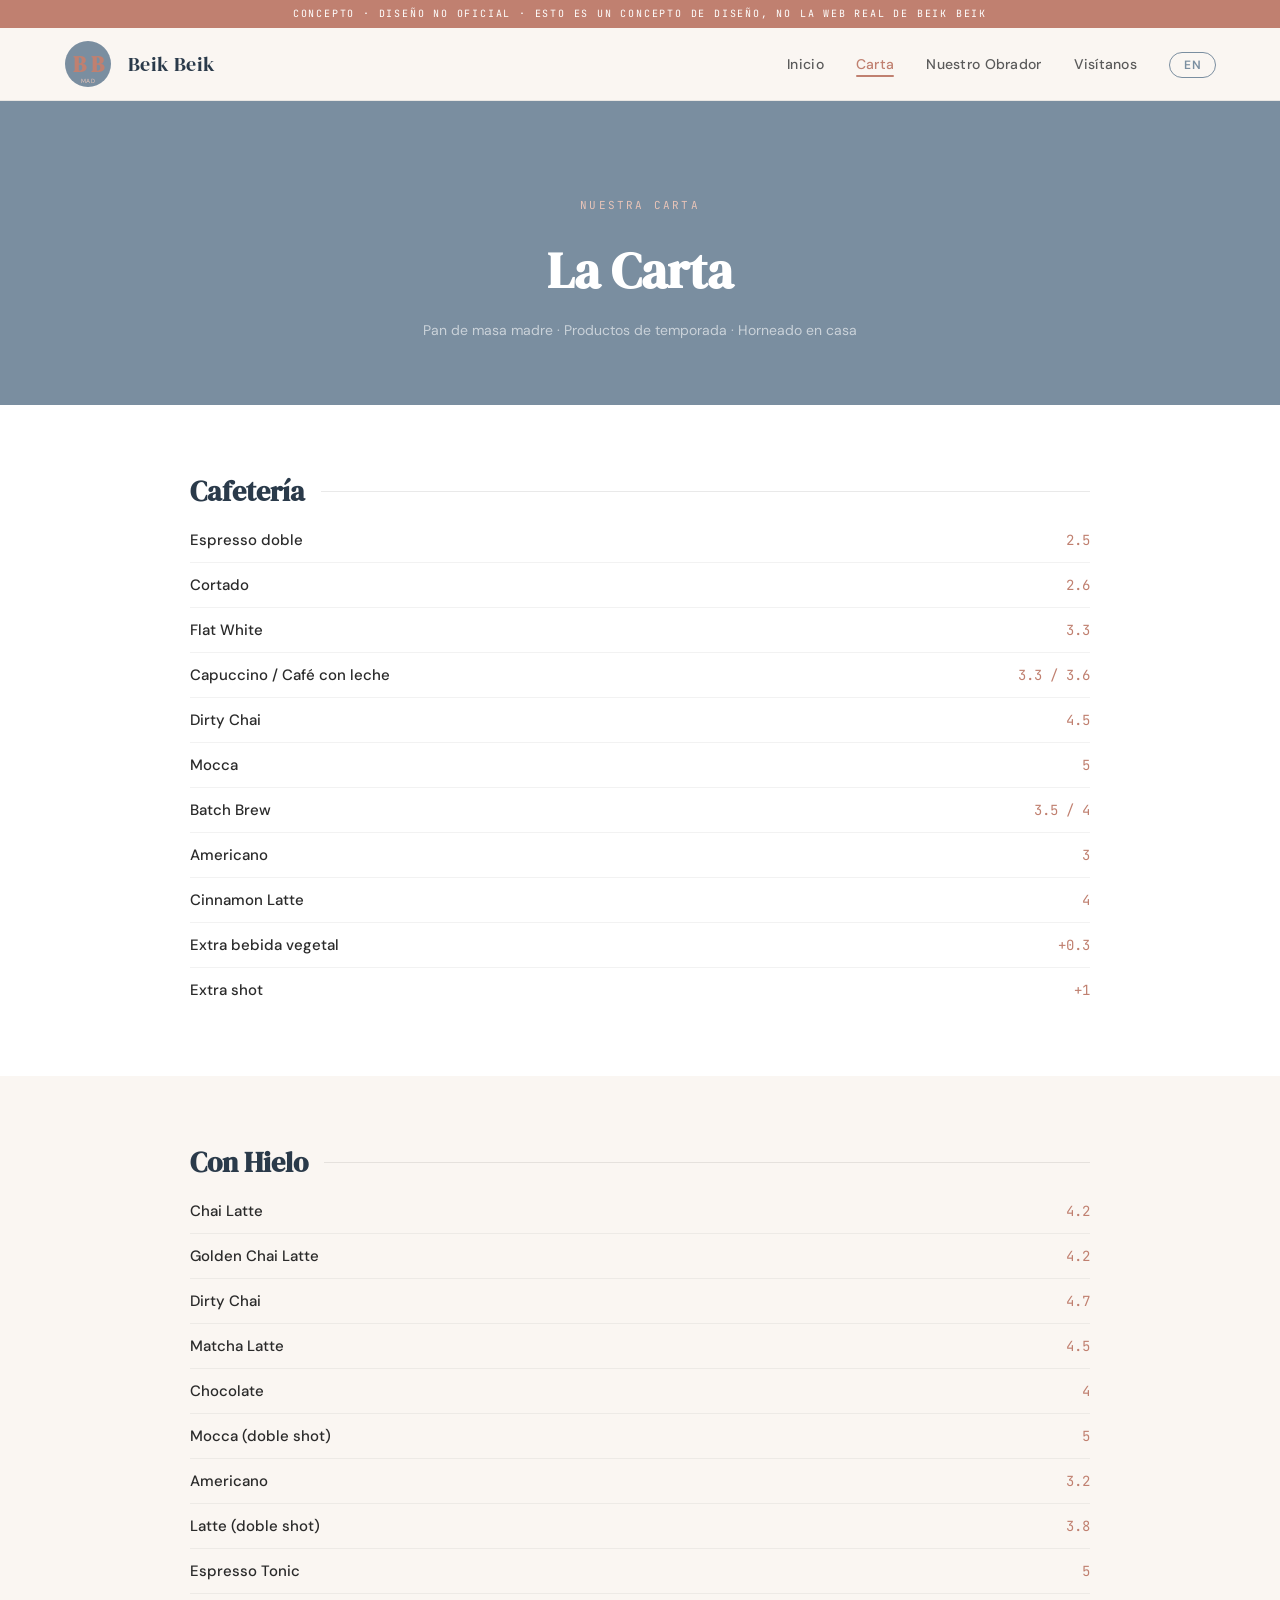
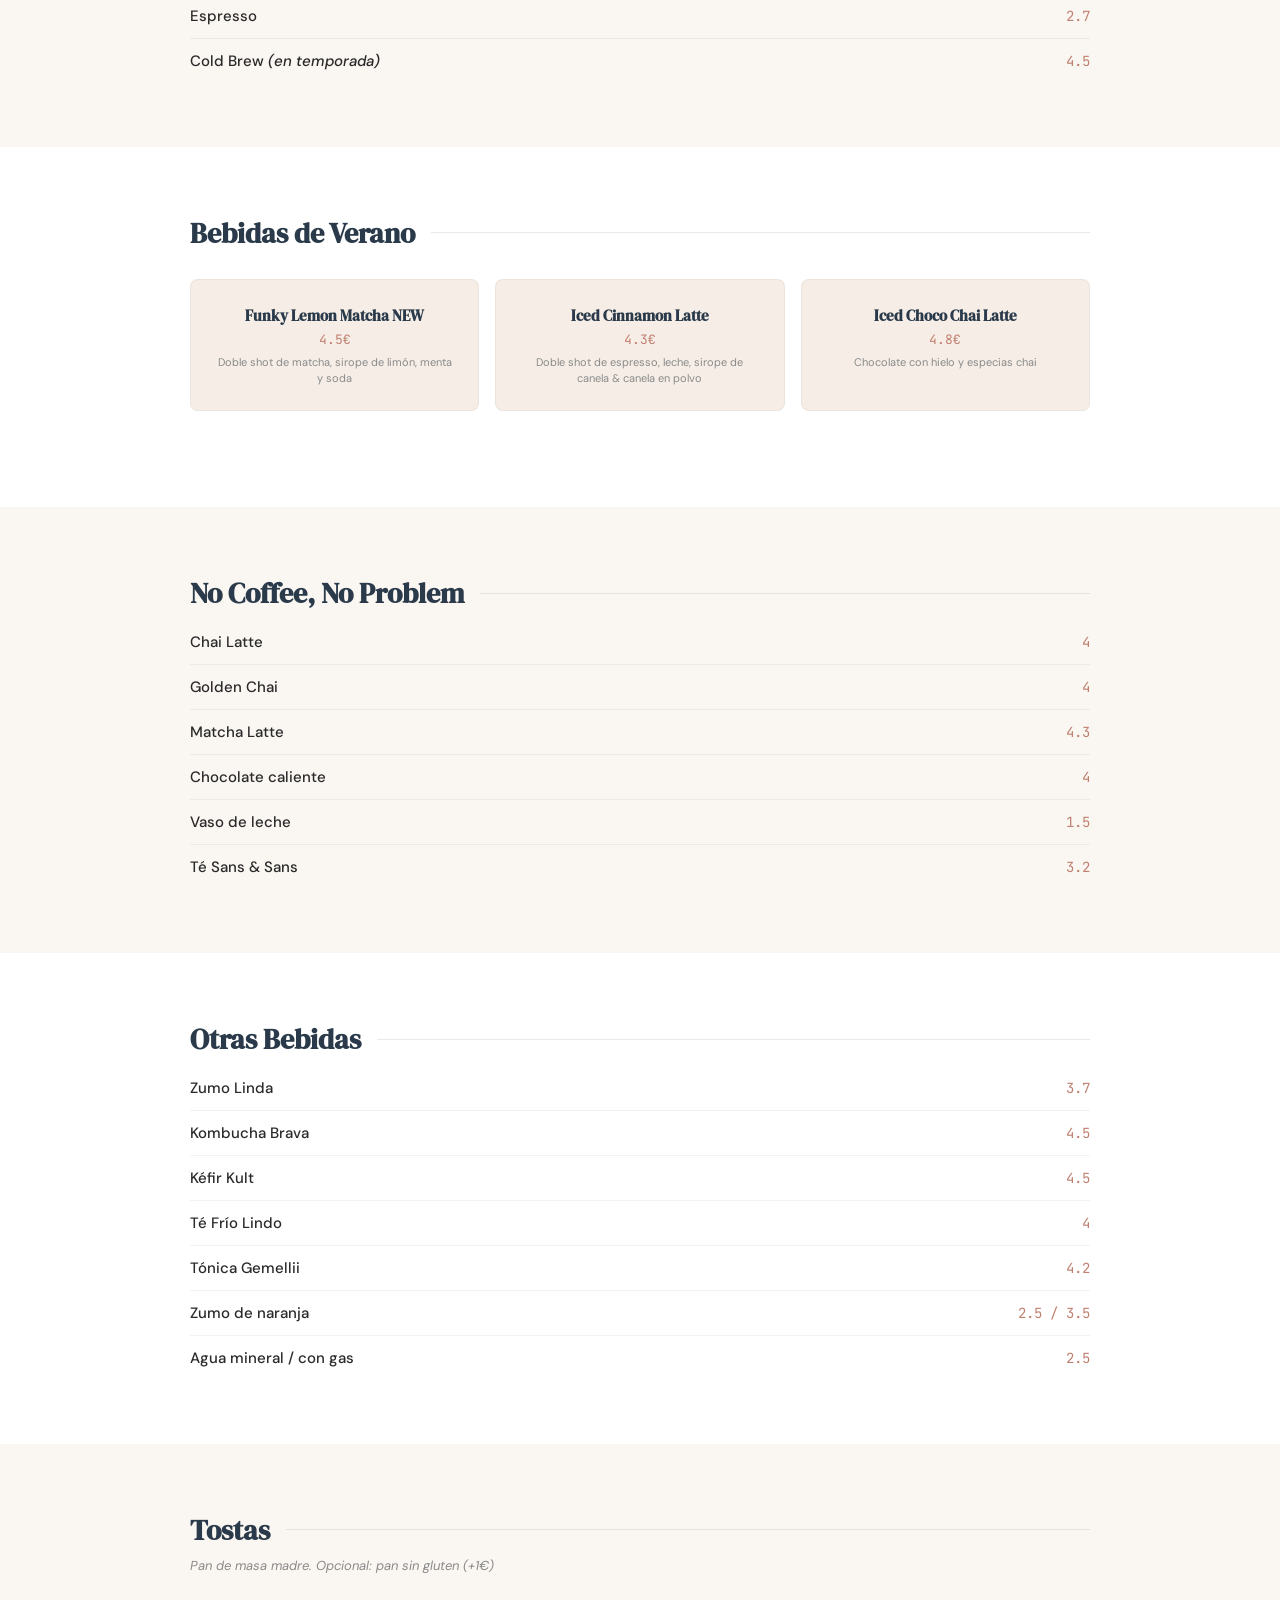
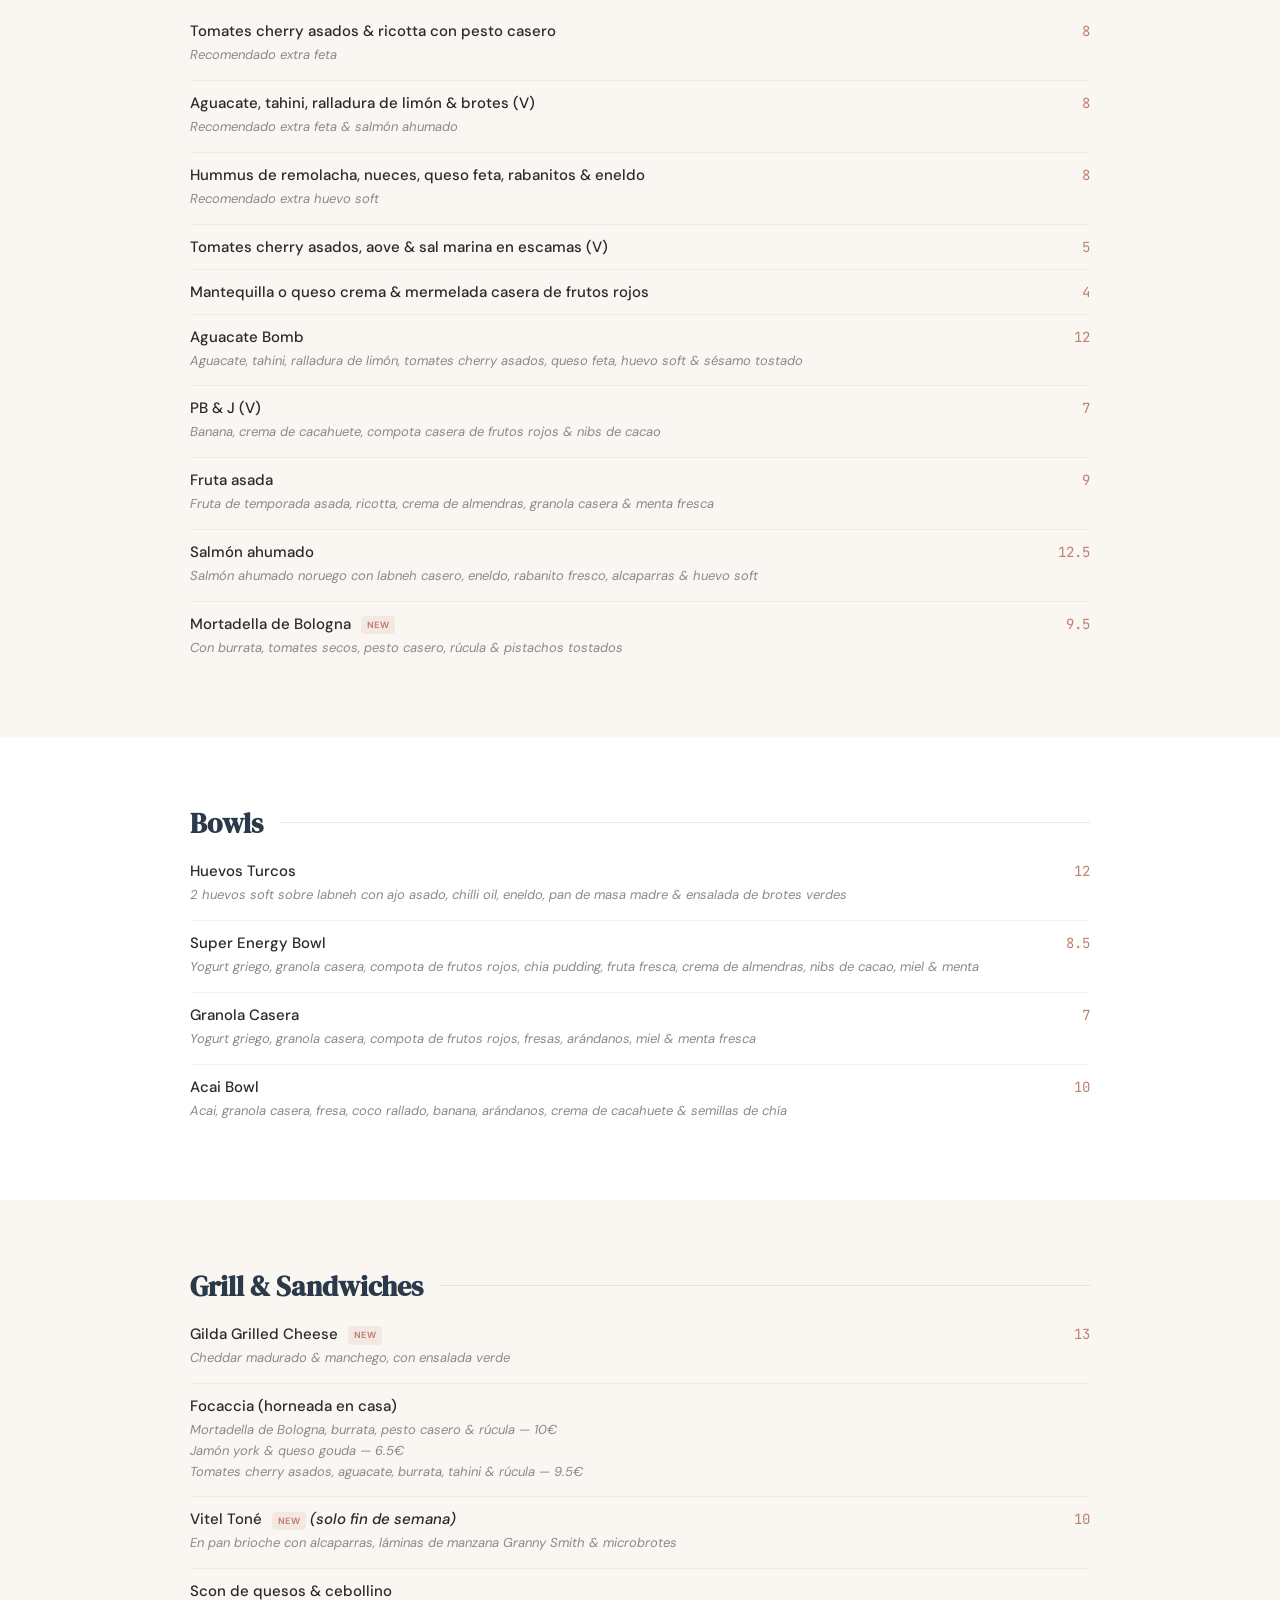
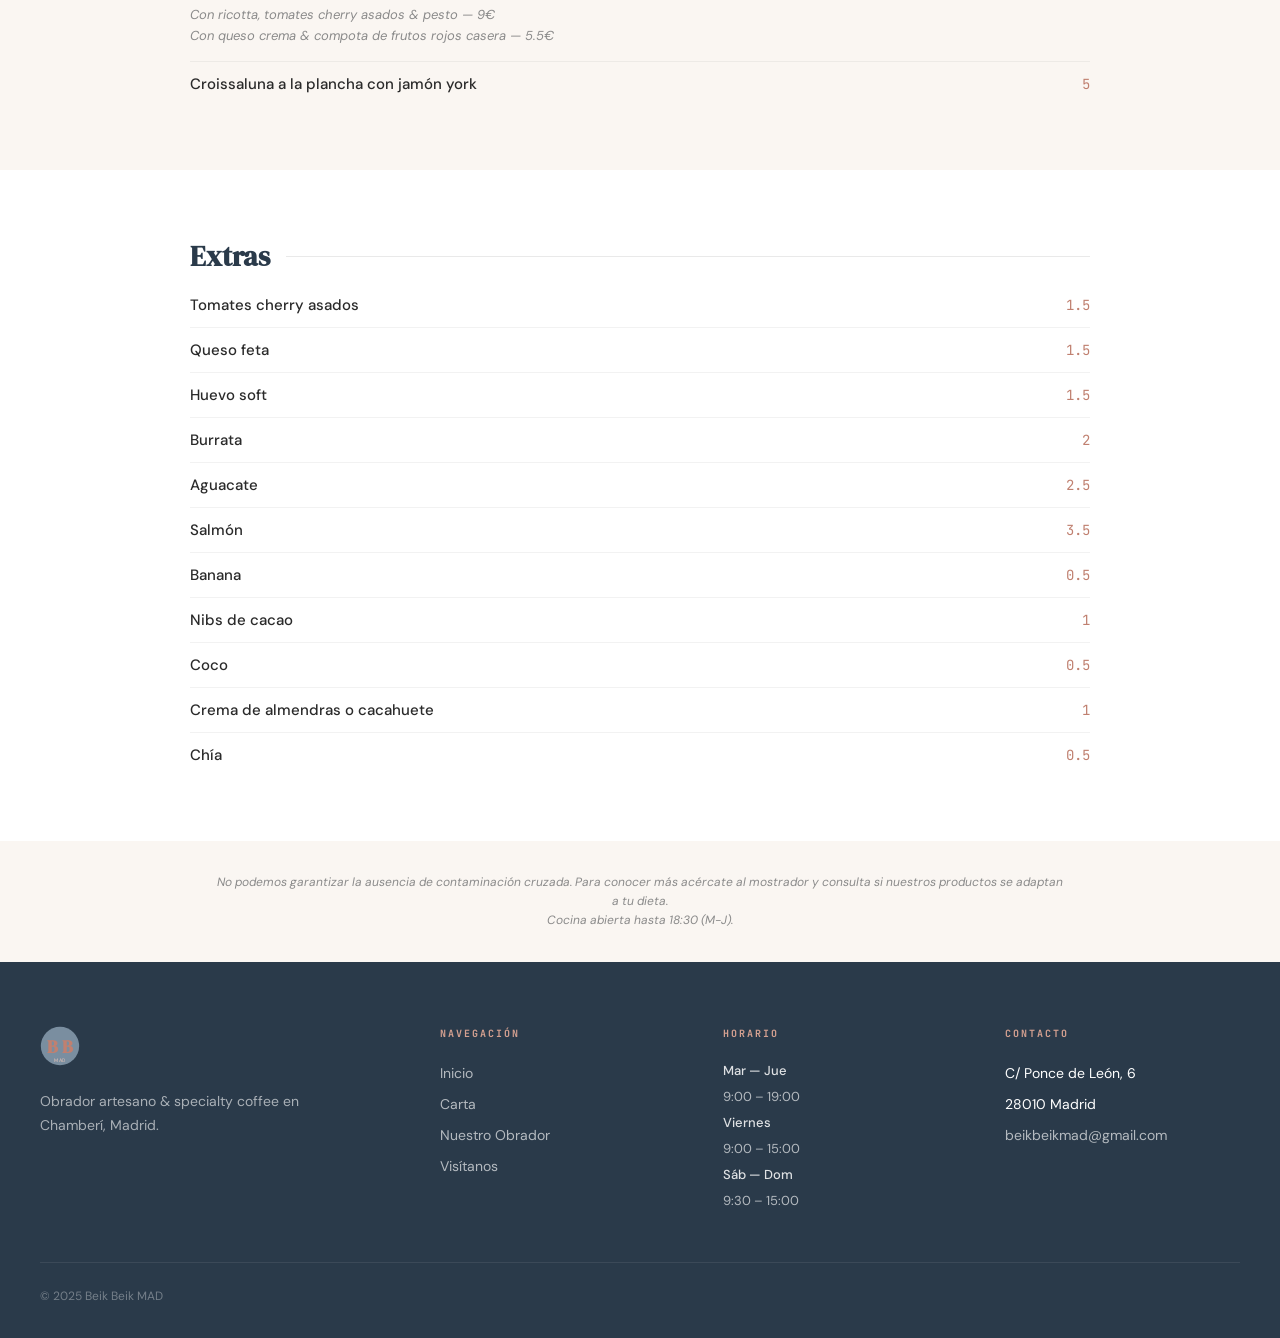
==== carta.html @ f4d30d68 "Beik Beik concept mockup — 4 pages, bilingual, steel blue/copper palette" ====
<!DOCTYPE html>
<html lang="es" class="lang-es">
<head>
  <meta charset="UTF-8">
  <meta name="viewport" content="width=device-width, initial-scale=1.0">
  <title>Carta — Beik Beik MAD</title>
  <link rel="preconnect" href="https://fonts.googleapis.com">
  <link rel="preconnect" href="https://fonts.gstatic.com" crossorigin>
  <link href="https://fonts.googleapis.com/css2?family=DM+Sans:ital,wght@0,400;0,500;0,600;0,700&family=DM+Serif+Display:ital@0;1&family=JetBrains+Mono:wght@400;500&display=swap" rel="stylesheet">
  <link rel="stylesheet" href="css/style.css">
  <link rel="icon" href="favicon.svg" type="image/svg+xml">
</head>
<body>

  <!-- Concept Banner -->
  <div class="concept-banner">
    CONCEPTO &middot; DISE&Ntilde;O NO OFICIAL &middot; Esto es un concepto de dise&ntilde;o, no la web real de Beik Beik
  </div>

  <!-- Navigation -->
  <nav class="nav">
    <div class="nav-inner">
      <a href="index.html" class="nav-logo">
        <svg viewBox="0 0 48 48" xmlns="http://www.w3.org/2000/svg">
          <circle cx="24" cy="24" r="23" fill="#7A8EA0" stroke="none"/>
          <text x="15" y="32" font-family="'DM Serif Display', Georgia, serif" font-size="22" font-weight="700" fill="#C08070" text-anchor="middle">B</text>
          <text x="33" y="32" font-family="'DM Serif Display', Georgia, serif" font-size="22" font-weight="700" fill="#C08070" text-anchor="middle">B</text>
          <text x="24" y="43" font-family="'DM Sans', sans-serif" font-size="6" fill="#E8C4B8" text-anchor="middle" letter-spacing="0.5">MAD</text>
        </svg>
        <span class="nav-logo-text">Beik Beik</span>
      </a>
      <ul class="nav-links">
        <li><a href="index.html" data-es>Inicio</a><a href="index.html" data-en>Home</a></li>
        <li><a href="carta.html" class="active" data-es>Carta</a><a href="carta.html" class="active" data-en>Menu</a></li>
        <li><a href="nuestro-obrador.html" data-es>Nuestro Obrador</a><a href="nuestro-obrador.html" data-en>Our Bakery</a></li>
        <li><a href="visitanos.html" data-es>Vis&iacute;tanos</a><a href="visitanos.html" data-en>Visit Us</a></li>
        <li><button class="lang-toggle">EN</button></li>
      </ul>
      <button class="hamburger" aria-label="Menu"><span></span><span></span><span></span></button>
    </div>
  </nav>
  <div class="mobile-menu">
    <a href="index.html" data-es>Inicio</a><a href="index.html" data-en>Home</a>
    <a href="carta.html" data-es>Carta</a><a href="carta.html" data-en>Menu</a>
    <a href="nuestro-obrador.html" data-es>Nuestro Obrador</a><a href="nuestro-obrador.html" data-en>Our Bakery</a>
    <a href="visitanos.html" data-es>Vis&iacute;tanos</a><a href="visitanos.html" data-en>Visit Us</a>
    <button class="lang-toggle" style="margin-top:16px; font-size:18px; padding:8px 24px;">EN</button>
  </div>

  <!-- Carta Hero -->
  <div class="carta-hero">
    <div class="section-label" data-es>Nuestra carta</div>
    <div class="section-label" data-en>Our menu</div>
    <h1 data-es>La Carta</h1>
    <h1 data-en>The Menu</h1>
    <p data-es>Pan de masa madre &middot; Productos de temporada &middot; Horneado en casa</p>
    <p data-en>Sourdough bread &middot; Seasonal ingredients &middot; Baked in-house</p>
  </div>

  <!-- CAFETER&Iacute;A -->
  <div class="carta-section">
    <div class="carta-inner">
      <h2 class="carta-section-title" data-es>Cafeter&iacute;a</h2>
      <h2 class="carta-section-title" data-en>Coffee</h2>

      <div class="carta-item"><span class="carta-item-name">Espresso doble</span><span class="carta-item-price">2.5</span></div>
      <div class="carta-item"><span class="carta-item-name">Cortado</span><span class="carta-item-price">2.6</span></div>
      <div class="carta-item"><span class="carta-item-name">Flat White</span><span class="carta-item-price">3.3</span></div>
      <div class="carta-item"><span class="carta-item-name">Capuccino / Caf&eacute; con leche</span><span class="carta-item-price">3.3 / 3.6</span></div>
      <div class="carta-item"><span class="carta-item-name">Dirty Chai</span><span class="carta-item-price">4.5</span></div>
      <div class="carta-item"><span class="carta-item-name">Mocca</span><span class="carta-item-price">5</span></div>
      <div class="carta-item"><span class="carta-item-name">Batch Brew</span><span class="carta-item-price">3.5 / 4</span></div>
      <div class="carta-item"><span class="carta-item-name">Americano</span><span class="carta-item-price">3</span></div>
      <div class="carta-item"><span class="carta-item-name">Cinnamon Latte</span><span class="carta-item-price">4</span></div>
      <div class="carta-item"><span class="carta-item-name" data-es>Extra bebida vegetal</span><span class="carta-item-name" data-en>Plant milk extra</span><span class="carta-item-price">+0.3</span></div>
      <div class="carta-item"><span class="carta-item-name">Extra shot</span><span class="carta-item-price">+1</span></div>
    </div>
  </div>

  <!-- CON HIELO -->
  <div class="carta-section">
    <div class="carta-inner">
      <h2 class="carta-section-title" data-es>Con Hielo</h2>
      <h2 class="carta-section-title" data-en>Iced</h2>

      <div class="carta-item"><span class="carta-item-name">Chai Latte</span><span class="carta-item-price">4.2</span></div>
      <div class="carta-item"><span class="carta-item-name">Golden Chai Latte</span><span class="carta-item-price">4.2</span></div>
      <div class="carta-item"><span class="carta-item-name">Dirty Chai</span><span class="carta-item-price">4.7</span></div>
      <div class="carta-item"><span class="carta-item-name">Matcha Latte</span><span class="carta-item-price">4.5</span></div>
      <div class="carta-item"><span class="carta-item-name">Chocolate</span><span class="carta-item-price">4</span></div>
      <div class="carta-item"><span class="carta-item-name">Mocca (doble shot)</span><span class="carta-item-price">5</span></div>
      <div class="carta-item"><span class="carta-item-name">Americano</span><span class="carta-item-price">3.2</span></div>
      <div class="carta-item"><span class="carta-item-name">Latte (doble shot)</span><span class="carta-item-price">3.8</span></div>
      <div class="carta-item"><span class="carta-item-name">Espresso Tonic</span><span class="carta-item-price">5</span></div>
      <div class="carta-item"><span class="carta-item-name">Espresso</span><span class="carta-item-price">2.7</span></div>
      <div class="carta-item"><span class="carta-item-name">Cold Brew <em data-es>(en temporada)</em><em data-en>(seasonal)</em></span><span class="carta-item-price">4.5</span></div>
    </div>
  </div>

  <!-- BEBIDAS DE VERANO -->
  <div class="carta-section">
    <div class="carta-inner">
      <h2 class="carta-section-title" data-es>Bebidas de Verano</h2>
      <h2 class="carta-section-title" data-en>Summer Drinks</h2>

      <div class="carta-cards">
        <div class="carta-drink-card">
          <h4>Funky Lemon Matcha <span class="new-tag">NEW</span></h4>
          <div class="price">4.5&euro;</div>
          <div class="desc" data-es>Doble shot de matcha, sirope de lim&oacute;n, menta y soda</div>
          <div class="desc" data-en>Double shot matcha, lemon syrup, mint & soda</div>
        </div>
        <div class="carta-drink-card">
          <h4>Iced Cinnamon Latte</h4>
          <div class="price">4.3&euro;</div>
          <div class="desc" data-es>Doble shot de espresso, leche, sirope de canela & canela en polvo</div>
          <div class="desc" data-en>Double espresso, milk, cinnamon syrup & ground cinnamon</div>
        </div>
        <div class="carta-drink-card">
          <h4>Iced Choco Chai Latte</h4>
          <div class="price">4.8&euro;</div>
          <div class="desc" data-es>Chocolate con hielo y especias chai</div>
          <div class="desc" data-en>Iced chocolate with chai spices</div>
        </div>
      </div>
    </div>
  </div>

  <!-- NO COFFEE, NO PROBLEM -->
  <div class="carta-section">
    <div class="carta-inner">
      <h2 class="carta-section-title">No Coffee, No Problem</h2>

      <div class="carta-item"><span class="carta-item-name">Chai Latte</span><span class="carta-item-price">4</span></div>
      <div class="carta-item"><span class="carta-item-name">Golden Chai</span><span class="carta-item-price">4</span></div>
      <div class="carta-item"><span class="carta-item-name">Matcha Latte</span><span class="carta-item-price">4.3</span></div>
      <div class="carta-item"><span class="carta-item-name" data-es>Chocolate caliente</span><span class="carta-item-name" data-en>Hot chocolate</span><span class="carta-item-price">4</span></div>
      <div class="carta-item"><span class="carta-item-name" data-es>Vaso de leche</span><span class="carta-item-name" data-en>Glass of milk</span><span class="carta-item-price">1.5</span></div>
      <div class="carta-item"><span class="carta-item-name">T&eacute; Sans &amp; Sans</span><span class="carta-item-price">3.2</span></div>
    </div>
  </div>

  <!-- OTRAS BEBIDAS -->
  <div class="carta-section">
    <div class="carta-inner">
      <h2 class="carta-section-title" data-es>Otras Bebidas</h2>
      <h2 class="carta-section-title" data-en>Other Drinks</h2>

      <div class="carta-item"><span class="carta-item-name">Zumo Linda</span><span class="carta-item-price">3.7</span></div>
      <div class="carta-item"><span class="carta-item-name">Kombucha Brava</span><span class="carta-item-price">4.5</span></div>
      <div class="carta-item"><span class="carta-item-name">K&eacute;fir Kult</span><span class="carta-item-price">4.5</span></div>
      <div class="carta-item"><span class="carta-item-name">T&eacute; Fr&iacute;o Lindo</span><span class="carta-item-price">4</span></div>
      <div class="carta-item"><span class="carta-item-name">T&oacute;nica Gemellii</span><span class="carta-item-price">4.2</span></div>
      <div class="carta-item"><span class="carta-item-name" data-es>Zumo de naranja</span><span class="carta-item-name" data-en>Orange juice</span><span class="carta-item-price">2.5 / 3.5</span></div>
      <div class="carta-item"><span class="carta-item-name">Agua mineral / con gas</span><span class="carta-item-price">2.5</span></div>
    </div>
  </div>

  <!-- TOSTAS -->
  <div class="carta-section">
    <div class="carta-inner">
      <h2 class="carta-section-title">Tostas</h2>
      <p class="carta-section-sub" data-es>Pan de masa madre. Opcional: pan sin gluten (+1&euro;)</p>
      <p class="carta-section-sub" data-en>Sourdough bread. Optional: gluten-free bread (+&euro;1)</p>

      <div class="carta-item carta-item-with-desc">
        <div class="carta-item-row"><span class="carta-item-name" data-es>Tomates cherry asados & ricotta con pesto casero</span><span class="carta-item-name" data-en>Roasted cherry tomatoes & ricotta with homemade pesto</span><span class="carta-item-price">8</span></div>
        <div class="carta-item-desc" data-es>Recomendado extra feta</div><div class="carta-item-desc" data-en>Recommended extra feta</div>
      </div>
      <div class="carta-item carta-item-with-desc">
        <div class="carta-item-row"><span class="carta-item-name" data-es>Aguacate, tahini, ralladura de lim&oacute;n & brotes (V)</span><span class="carta-item-name" data-en>Avocado, tahini, lemon zest & sprouts (V)</span><span class="carta-item-price">8</span></div>
        <div class="carta-item-desc" data-es>Recomendado extra feta & salm&oacute;n ahumado</div><div class="carta-item-desc" data-en>Recommended extra feta & smoked salmon</div>
      </div>
      <div class="carta-item carta-item-with-desc">
        <div class="carta-item-row"><span class="carta-item-name" data-es>Hummus de remolacha, nueces, queso feta, rabanitos & eneldo</span><span class="carta-item-name" data-en>Beetroot hummus, walnuts, feta, radishes & dill</span><span class="carta-item-price">8</span></div>
        <div class="carta-item-desc" data-es>Recomendado extra huevo soft</div><div class="carta-item-desc" data-en>Recommended extra soft egg</div>
      </div>
      <div class="carta-item"><span class="carta-item-name" data-es>Tomates cherry asados, aove & sal marina en escamas (V)</span><span class="carta-item-name" data-en>Roasted cherry tomatoes, EVOO & sea salt flakes (V)</span><span class="carta-item-price">5</span></div>
      <div class="carta-item"><span class="carta-item-name" data-es>Mantequilla o queso crema & mermelada casera de frutos rojos</span><span class="carta-item-name" data-en>Butter or cream cheese & homemade berry jam</span><span class="carta-item-price">4</span></div>

      <div class="carta-item carta-item-with-desc">
        <div class="carta-item-row"><span class="carta-item-name">Aguacate Bomb</span><span class="carta-item-price">12</span></div>
        <div class="carta-item-desc" data-es>Aguacate, tahini, ralladura de lim&oacute;n, tomates cherry asados, queso feta, huevo soft & s&eacute;samo tostado</div>
        <div class="carta-item-desc" data-en>Avocado, tahini, lemon zest, roasted cherry tomatoes, feta, soft egg & toasted sesame</div>
      </div>
      <div class="carta-item carta-item-with-desc">
        <div class="carta-item-row"><span class="carta-item-name">PB & J (V)</span><span class="carta-item-price">7</span></div>
        <div class="carta-item-desc" data-es>Banana, crema de cacahuete, compota casera de frutos rojos & nibs de cacao</div>
        <div class="carta-item-desc" data-en>Banana, peanut butter, homemade berry compote & cacao nibs</div>
      </div>
      <div class="carta-item carta-item-with-desc">
        <div class="carta-item-row"><span class="carta-item-name" data-es>Fruta asada</span><span class="carta-item-name" data-en>Roasted fruit</span><span class="carta-item-price">9</span></div>
        <div class="carta-item-desc" data-es>Fruta de temporada asada, ricotta, crema de almendras, granola casera & menta fresca</div>
        <div class="carta-item-desc" data-en>Seasonal roasted fruit, ricotta, almond cream, homemade granola & fresh mint</div>
      </div>
      <div class="carta-item carta-item-with-desc">
        <div class="carta-item-row"><span class="carta-item-name" data-es>Salm&oacute;n ahumado</span><span class="carta-item-name" data-en>Smoked salmon</span><span class="carta-item-price">12.5</span></div>
        <div class="carta-item-desc" data-es>Salm&oacute;n ahumado noruego con labneh casero, eneldo, rabanito fresco, alcaparras & huevo soft</div>
        <div class="carta-item-desc" data-en>Norwegian smoked salmon with homemade labneh, dill, fresh radish, capers & soft egg</div>
      </div>
      <div class="carta-item carta-item-with-desc">
        <div class="carta-item-row"><span class="carta-item-name">Mortadella de Bologna <span class="new-tag">NEW</span></span><span class="carta-item-price">9.5</span></div>
        <div class="carta-item-desc" data-es>Con burrata, tomates secos, pesto casero, r&uacute;cula & pistachos tostados</div>
        <div class="carta-item-desc" data-en>With burrata, sun-dried tomatoes, homemade pesto, arugula & toasted pistachios</div>
      </div>
    </div>
  </div>

  <!-- BOWLS -->
  <div class="carta-section">
    <div class="carta-inner">
      <h2 class="carta-section-title">Bowls</h2>

      <div class="carta-item carta-item-with-desc">
        <div class="carta-item-row"><span class="carta-item-name">Huevos Turcos</span><span class="carta-item-price">12</span></div>
        <div class="carta-item-desc" data-es>2 huevos soft sobre labneh con ajo asado, chilli oil, eneldo, pan de masa madre & ensalada de brotes verdes</div>
        <div class="carta-item-desc" data-en>2 soft eggs over labneh with roasted garlic, chilli oil, dill, sourdough & green shoot salad</div>
      </div>
      <div class="carta-item carta-item-with-desc">
        <div class="carta-item-row"><span class="carta-item-name">Super Energy Bowl</span><span class="carta-item-price">8.5</span></div>
        <div class="carta-item-desc" data-es>Yogurt griego, granola casera, compota de frutos rojos, chia pudding, fruta fresca, crema de almendras, nibs de cacao, miel & menta</div>
        <div class="carta-item-desc" data-en>Greek yogurt, homemade granola, berry compote, chia pudding, fresh fruit, almond cream, cacao nibs, honey & mint</div>
      </div>
      <div class="carta-item carta-item-with-desc">
        <div class="carta-item-row"><span class="carta-item-name">Granola Casera</span><span class="carta-item-price">7</span></div>
        <div class="carta-item-desc" data-es>Yogurt griego, granola casera, compota de frutos rojos, fresas, ar&aacute;ndanos, miel & menta fresca</div>
        <div class="carta-item-desc" data-en>Greek yogurt, homemade granola, berry compote, strawberries, blueberries, honey & fresh mint</div>
      </div>
      <div class="carta-item carta-item-with-desc">
        <div class="carta-item-row"><span class="carta-item-name">Acai Bowl</span><span class="carta-item-price">10</span></div>
        <div class="carta-item-desc" data-es>Acai, granola casera, fresa, coco rallado, banana, ar&aacute;ndanos, crema de cacahuete & semillas de ch&iacute;a</div>
        <div class="carta-item-desc" data-en>Acai, homemade granola, strawberry, shredded coconut, banana, blueberries, peanut butter & chia seeds</div>
      </div>
    </div>
  </div>

  <!-- GRILL & SANDWICHES -->
  <div class="carta-section">
    <div class="carta-inner">
      <h2 class="carta-section-title">Grill & Sandwiches</h2>

      <div class="carta-item carta-item-with-desc">
        <div class="carta-item-row"><span class="carta-item-name">Gilda Grilled Cheese <span class="new-tag">NEW</span></span><span class="carta-item-price">13</span></div>
        <div class="carta-item-desc" data-es>Cheddar madurado & manchego, con ensalada verde</div>
        <div class="carta-item-desc" data-en>Aged cheddar & manchego, with green salad</div>
      </div>
      <div class="carta-item carta-item-with-desc">
        <div class="carta-item-row"><span class="carta-item-name" data-es>Focaccia (horneada en casa)</span><span class="carta-item-name" data-en>Focaccia (baked in-house)</span><span class="carta-item-price"></span></div>
        <div class="carta-item-desc" data-es>Mortadella de Bologna, burrata, pesto casero & r&uacute;cula — 10&euro;<br>Jam&oacute;n york & queso gouda — 6.5&euro;<br>Tomates cherry asados, aguacate, burrata, tahini & r&uacute;cula — 9.5&euro;</div>
        <div class="carta-item-desc" data-en>Mortadella, burrata, homemade pesto & arugula — &euro;10<br>Ham & gouda cheese — &euro;6.5<br>Roasted cherry tomatoes, avocado, burrata, tahini & arugula — &euro;9.5</div>
      </div>
      <div class="carta-item carta-item-with-desc">
        <div class="carta-item-row"><span class="carta-item-name">Vitel Ton&eacute; <span class="new-tag">NEW</span> <em data-es>(solo fin de semana)</em><em data-en>(weekends only)</em></span><span class="carta-item-price">10</span></div>
        <div class="carta-item-desc" data-es>En pan brioche con alcaparras, l&aacute;minas de manzana Granny Smith & microbrotes</div>
        <div class="carta-item-desc" data-en>On brioche with capers, Granny Smith apple slices & microgreens</div>
      </div>
      <div class="carta-item carta-item-with-desc">
        <div class="carta-item-row"><span class="carta-item-name" data-es>Scon de quesos & cebollino</span><span class="carta-item-name" data-en>Cheese & chive scone</span><span class="carta-item-price"></span></div>
        <div class="carta-item-desc" data-es>Con ricotta, tomates cherry asados & pesto — 9&euro;<br>Con queso crema & compota de frutos rojos casera — 5.5&euro;</div>
        <div class="carta-item-desc" data-en>With ricotta, roasted cherry tomatoes & pesto — &euro;9<br>With cream cheese & homemade berry compote — &euro;5.5</div>
      </div>
      <div class="carta-item"><span class="carta-item-name" data-es>Croissaluna a la plancha con jam&oacute;n york</span><span class="carta-item-name" data-en>Grilled croissaluna with ham</span><span class="carta-item-price">5</span></div>
    </div>
  </div>

  <!-- EXTRAS -->
  <div class="carta-section">
    <div class="carta-inner">
      <h2 class="carta-section-title">Extras</h2>

      <div class="carta-item"><span class="carta-item-name" data-es>Tomates cherry asados</span><span class="carta-item-name" data-en>Roasted cherry tomatoes</span><span class="carta-item-price">1.5</span></div>
      <div class="carta-item"><span class="carta-item-name" data-es>Queso feta</span><span class="carta-item-name" data-en>Feta cheese</span><span class="carta-item-price">1.5</span></div>
      <div class="carta-item"><span class="carta-item-name">Huevo soft</span><span class="carta-item-price">1.5</span></div>
      <div class="carta-item"><span class="carta-item-name">Burrata</span><span class="carta-item-price">2</span></div>
      <div class="carta-item"><span class="carta-item-name" data-es>Aguacate</span><span class="carta-item-name" data-en>Avocado</span><span class="carta-item-price">2.5</span></div>
      <div class="carta-item"><span class="carta-item-name" data-es>Salm&oacute;n</span><span class="carta-item-name" data-en>Salmon</span><span class="carta-item-price">3.5</span></div>
      <div class="carta-item"><span class="carta-item-name">Banana</span><span class="carta-item-price">0.5</span></div>
      <div class="carta-item"><span class="carta-item-name">Nibs de cacao</span><span class="carta-item-price">1</span></div>
      <div class="carta-item"><span class="carta-item-name">Coco</span><span class="carta-item-price">0.5</span></div>
      <div class="carta-item"><span class="carta-item-name" data-es>Crema de almendras o cacahuete</span><span class="carta-item-name" data-en>Almond or peanut butter</span><span class="carta-item-price">1</span></div>
      <div class="carta-item"><span class="carta-item-name">Ch&iacute;a</span><span class="carta-item-price">0.5</span></div>
    </div>
  </div>

  <!-- Allergen note -->
  <div class="carta-allergen" data-es>
    No podemos garantizar la ausencia de contaminaci&oacute;n cruzada. Para conocer m&aacute;s ac&eacute;rcate al mostrador y consulta si nuestros productos se adaptan a tu dieta.<br>Cocina abierta hasta 18:30 (M-J).
  </div>
  <div class="carta-allergen" data-en>
    We cannot guarantee the absence of cross-contamination. Please ask at the counter if our products suit your dietary needs.<br>Kitchen open until 18:30 (Tue-Thu).
  </div>

  <!-- Footer -->
  <footer class="footer">
    <div class="footer-inner">
      <div class="footer-brand">
        <svg viewBox="0 0 48 48" width="40" height="40" xmlns="http://www.w3.org/2000/svg">
          <circle cx="24" cy="24" r="23" fill="#7A8EA0" stroke="none"/>
          <text x="15" y="32" font-family="'DM Serif Display', Georgia, serif" font-size="22" font-weight="700" fill="#C08070" text-anchor="middle">B</text>
          <text x="33" y="32" font-family="'DM Serif Display', Georgia, serif" font-size="22" font-weight="700" fill="#C08070" text-anchor="middle">B</text>
          <text x="24" y="43" font-family="'DM Sans', sans-serif" font-size="6" fill="#E8C4B8" text-anchor="middle" letter-spacing="0.5">MAD</text>
        </svg>
        <p data-es>Obrador artesano & specialty coffee en Chamber&iacute;, Madrid.</p>
        <p data-en>Artisan bakery & specialty coffee in Chamber&iacute;, Madrid.</p>
      </div>
      <div>
        <h5 data-es>Navegaci&oacute;n</h5><h5 data-en>Navigation</h5>
        <ul class="footer-links">
          <li><a href="index.html" data-es>Inicio</a><a href="index.html" data-en>Home</a></li>
          <li><a href="carta.html" data-es>Carta</a><a href="carta.html" data-en>Menu</a></li>
          <li><a href="nuestro-obrador.html" data-es>Nuestro Obrador</a><a href="nuestro-obrador.html" data-en>Our Bakery</a></li>
          <li><a href="visitanos.html" data-es>Vis&iacute;tanos</a><a href="visitanos.html" data-en>Visit Us</a></li>
        </ul>
      </div>
      <div>
        <h5 data-es>Horario</h5><h5 data-en>Hours</h5>
        <div class="footer-hours">
          <div><strong data-es>Mar — Jue</strong><strong data-en>Tue — Thu</strong><br>9:00 – 19:00</div>
          <div><strong data-es>Viernes</strong><strong data-en>Friday</strong><br>9:00 – 15:00</div>
          <div><strong data-es>S&aacute;b — Dom</strong><strong data-en>Sat — Sun</strong><br>9:30 – 15:00</div>
        </div>
      </div>
      <div>
        <h5 data-es>Contacto</h5><h5 data-en>Contact</h5>
        <ul class="footer-links">
          <li>C/ Ponce de Le&oacute;n, 6</li>
          <li>28010 Madrid</li>
          <li><a href="mailto:beikbeikmad@gmail.com">beikbeikmad@gmail.com</a></li>
        </ul>
      </div>
    </div>
    <div class="footer-bottom">
      <span>&copy; 2025 Beik Beik MAD</span>
    </div>
  </footer>

  <script src="js/lang.js"></script>
</body>
</html>
---- css/style.css ----
/* =============================================
   BEIK BEIK MAD — Concept Mockup
   Obrador artesano & specialty coffee
   Bright bakery aesthetic, steel blue + rose copper
   ============================================= */

/* --- Reset & Variables --- */
*, *::before, *::after { margin: 0; padding: 0; box-sizing: border-box; }

:root {
  /* Brand palette */
  --blue: #7A8EA0;
  --blue-dark: #2A3A4A;
  --blue-deep: #5C6F80;
  --copper: #C08070;
  --copper-light: #D4A090;
  --blush: #E8C4B8;
  --cream: #F5EDE6;
  --cream-light: #FAF6F2;
  --white: #FFFFFF;
  --text-dark: #2A2A2A;
  --text-mid: #5A5A5A;
  --text-light: #8A8A8A;

  /* Typography */
  --font-display: 'DM Serif Display', Georgia, serif;
  --font-body: 'DM Sans', system-ui, sans-serif;
  --font-mono: 'JetBrains Mono', monospace;

  /* Spacing */
  --space-1: 8px;
  --space-2: 16px;
  --space-3: 24px;
  --space-4: 32px;
  --space-5: 48px;
  --space-6: 64px;
  --space-7: 96px;

  /* Layout */
  --max-w: 1200px;
  --nav-h: 72px;
  --banner-h: 28px;
  --radius: 12px;
  --radius-sm: 8px;
}

/* --- FOUT prevention --- */
body { opacity: 0; transition: opacity 0.15s ease; }
body.fonts-loaded { opacity: 1; }

html {
  scroll-behavior: smooth;
  overflow-x: hidden;
}

body {
  font-family: var(--font-body);
  color: var(--text-dark);
  background: var(--cream-light);
  line-height: 1.6;
  -webkit-font-smoothing: antialiased;
  overflow-x: hidden;
}

img { max-width: 100%; height: auto; display: block; }
a { color: inherit; text-decoration: none; }
button { font-family: inherit; cursor: pointer; border: none; background: none; }

/* --- Concept Banner --- */
.concept-banner {
  position: fixed;
  top: 0;
  left: 0;
  right: 0;
  z-index: 1000;
  height: var(--banner-h);
  line-height: var(--banner-h);
  background: var(--copper);
  color: var(--white);
  text-align: center;
  font-family: var(--font-mono);
  font-size: 10px;
  letter-spacing: 0.18em;
  text-transform: uppercase;
  white-space: nowrap;
}

/* --- Navigation --- */
.nav {
  position: sticky;
  top: var(--banner-h);
  z-index: 900;
  background: var(--cream-light);
  border-bottom: 1px solid rgba(42,42,42,0.08);
  transition: box-shadow 0.3s ease;
}
.nav.scrolled {
  box-shadow: 0 2px 20px rgba(0,0,0,0.06);
}

.nav-inner {
  max-width: var(--max-w);
  margin: 0 auto;
  padding: 0 var(--space-3);
  height: var(--nav-h);
  display: flex;
  align-items: center;
  justify-content: space-between;
}

.nav-logo {
  display: flex;
  align-items: center;
  gap: var(--space-2);
}
.nav-logo svg {
  width: 48px;
  height: 48px;
}
.nav-logo-text {
  font-family: var(--font-display);
  font-size: 20px;
  color: var(--blue-dark);
  letter-spacing: 0.02em;
}

.nav-links {
  display: flex;
  align-items: center;
  gap: var(--space-4);
  list-style: none;
}
.nav-links a {
  font-size: 14px;
  font-weight: 500;
  color: var(--text-mid);
  letter-spacing: 0.02em;
  transition: color 0.2s ease;
  position: relative;
}
.nav-links a:hover,
.nav-links a.active {
  color: var(--copper);
}
.nav-links a.active::after {
  content: '';
  position: absolute;
  bottom: -4px;
  left: 0;
  right: 0;
  height: 2px;
  background: var(--copper);
  border-radius: 1px;
}

.lang-toggle {
  font-size: 12px;
  font-weight: 600;
  color: var(--blue);
  border: 1.5px solid var(--blue);
  border-radius: 20px;
  padding: 4px 14px;
  letter-spacing: 0.04em;
  transition: all 0.2s ease;
}
.lang-toggle:hover {
  background: var(--blue);
  color: var(--white);
}

/* --- Hamburger (mobile) --- */
.hamburger {
  display: none;
  flex-direction: column;
  justify-content: center;
  align-items: center;
  width: 44px;
  height: 44px;
  gap: 5px;
  cursor: pointer;
  z-index: 1001;
}
.hamburger span {
  display: block;
  width: 22px;
  height: 2px;
  background: var(--blue-dark);
  border-radius: 2px;
  transition: all 0.3s ease;
}
.hamburger.open span:nth-child(1) { transform: rotate(45deg) translate(5px, 5px); }
.hamburger.open span:nth-child(2) { opacity: 0; }
.hamburger.open span:nth-child(3) { transform: rotate(-45deg) translate(5px, -5px); }

.mobile-menu {
  display: none;
  position: fixed;
  inset: 0;
  background: var(--cream-light);
  z-index: 999;
  padding-top: calc(var(--banner-h) + var(--nav-h) + var(--space-6));
  flex-direction: column;
  align-items: center;
  gap: var(--space-4);
}
.mobile-menu.open { display: flex; }
.mobile-menu a {
  font-family: var(--font-display);
  font-size: 28px;
  color: var(--blue-dark);
}

/* --- Hero --- */
.hero {
  position: relative;
  height: 85vh;
  min-height: 500px;
  max-height: 800px;
  display: flex;
  align-items: center;
  justify-content: center;
  overflow: hidden;
  background: var(--blue);
}
.hero-img {
  position: absolute;
  inset: 0;
  width: 100%;
  height: 100%;
  object-fit: cover;
  opacity: 0.85;
}
.hero-overlay {
  position: absolute;
  inset: 0;
  background: linear-gradient(
    180deg,
    rgba(42,58,74,0.2) 0%,
    rgba(42,58,74,0.35) 50%,
    rgba(42,58,74,0.55) 100%
  );
}
.hero-content {
  position: relative;
  z-index: 2;
  text-align: center;
  color: var(--white);
  padding: var(--space-3);
  max-width: 700px;
}
.hero-badge {
  display: inline-block;
  font-family: var(--font-mono);
  font-size: 11px;
  letter-spacing: 0.2em;
  text-transform: uppercase;
  color: var(--blush);
  border: 1px solid rgba(232,196,184,0.4);
  border-radius: 20px;
  padding: 6px 20px;
  margin-bottom: var(--space-3);
}
.hero h1 {
  font-family: var(--font-display);
  font-size: clamp(36px, 5vw, 60px);
  line-height: 1.15;
  margin-bottom: var(--space-2);
  text-shadow: 0 2px 20px rgba(0,0,0,0.3);
}
.hero h1 em {
  font-style: italic;
  color: var(--blush);
}
.hero-sub {
  font-size: 16px;
  color: rgba(255,255,255,0.85);
  max-width: 500px;
  margin: 0 auto var(--space-4);
  line-height: 1.7;
}
.hero-cta {
  display: inline-flex;
  align-items: center;
  gap: var(--space-1);
  background: var(--copper);
  color: var(--white);
  font-weight: 600;
  font-size: 14px;
  padding: 14px 32px;
  border-radius: 30px;
  letter-spacing: 0.02em;
  transition: all 0.2s ease;
}
.hero-cta:hover {
  background: var(--copper-light);
  transform: translateY(-1px);
}

/* --- Sections --- */
.section {
  padding: var(--space-7) var(--space-3);
}
.section-inner {
  max-width: var(--max-w);
  margin: 0 auto;
}

.section-label {
  font-family: var(--font-mono);
  font-size: 11px;
  letter-spacing: 0.2em;
  text-transform: uppercase;
  color: var(--copper);
  margin-bottom: var(--space-2);
}
.section-title {
  font-family: var(--font-display);
  font-size: clamp(28px, 3.5vw, 42px);
  color: var(--blue-dark);
  margin-bottom: var(--space-2);
  line-height: 1.2;
}
.section-desc {
  font-size: 16px;
  color: var(--text-mid);
  max-width: 560px;
  line-height: 1.7;
}

/* --- Intro Strip --- */
.intro-strip {
  background: var(--white);
  padding: var(--space-6) var(--space-3);
  text-align: center;
}
.intro-strip-inner {
  max-width: 700px;
  margin: 0 auto;
}
.intro-strip .section-label {
  margin-bottom: var(--space-3);
}
.intro-strip h2 {
  font-family: var(--font-display);
  font-size: clamp(24px, 3vw, 36px);
  color: var(--blue-dark);
  line-height: 1.35;
  margin-bottom: var(--space-3);
}
.intro-strip p {
  font-size: 16px;
  color: var(--text-mid);
  line-height: 1.8;
}

/* --- Signature Grid --- */
.sig-grid {
  display: grid;
  grid-template-columns: repeat(3, 1fr);
  gap: var(--space-3);
  margin-top: var(--space-5);
}
.sig-card {
  background: var(--white);
  border-radius: var(--radius);
  overflow: hidden;
  transition: transform 0.3s ease, box-shadow 0.3s ease;
}
.sig-card:hover {
  transform: translateY(-4px);
  box-shadow: 0 12px 40px rgba(0,0,0,0.08);
}
.sig-card-img {
  width: 100%;
  aspect-ratio: 4/3;
  object-fit: cover;
  background: var(--cream);
}
.sig-card-body {
  padding: var(--space-3);
}
.sig-card-name {
  font-family: var(--font-display);
  font-size: 20px;
  color: var(--blue-dark);
  margin-bottom: 4px;
}
.sig-card-desc {
  font-size: 13px;
  color: var(--text-mid);
  line-height: 1.6;
}
.sig-card-price {
  display: inline-block;
  margin-top: var(--space-1);
  font-family: var(--font-mono);
  font-size: 13px;
  color: var(--copper);
  font-weight: 500;
}

/* --- Brunch Packages --- */
.brunch-section {
  background: var(--blue-dark);
  color: var(--white);
}
.brunch-section .section-label { color: var(--blush); }
.brunch-section .section-title { color: var(--white); }
.brunch-section .section-desc { color: rgba(255,255,255,0.7); }

.brunch-grid {
  display: grid;
  grid-template-columns: repeat(2, 1fr);
  gap: var(--space-4);
  margin-top: var(--space-5);
}
.brunch-card {
  background: rgba(255,255,255,0.06);
  border: 1px solid rgba(255,255,255,0.1);
  border-radius: var(--radius);
  padding: var(--space-5) var(--space-4);
  text-align: center;
  position: relative;
  overflow: hidden;
}
.brunch-card::before {
  content: '';
  position: absolute;
  top: 0;
  left: 0;
  right: 0;
  height: 3px;
  background: linear-gradient(90deg, var(--copper), var(--blush));
}
.brunch-card-badge {
  display: inline-block;
  font-family: var(--font-mono);
  font-size: 10px;
  letter-spacing: 0.2em;
  text-transform: uppercase;
  color: var(--blush);
  border: 1px solid rgba(232,196,184,0.3);
  border-radius: 20px;
  padding: 4px 16px;
  margin-bottom: var(--space-3);
}
.brunch-card h3 {
  font-family: var(--font-display);
  font-size: 26px;
  margin-bottom: var(--space-3);
}
.brunch-card-price {
  font-family: var(--font-display);
  font-size: 42px;
  color: var(--copper-light);
  margin-bottom: var(--space-3);
}
.brunch-card-price span {
  font-size: 16px;
  font-family: var(--font-body);
  color: rgba(255,255,255,0.5);
}
.brunch-card-items {
  list-style: none;
  font-size: 14px;
  color: rgba(255,255,255,0.75);
  line-height: 2;
}
.brunch-card-items li::before {
  content: '+';
  color: var(--copper-light);
  margin-right: 8px;
  font-weight: 600;
}
.brunch-card-note {
  margin-top: var(--space-3);
  font-size: 12px;
  color: rgba(255,255,255,0.4);
  font-style: italic;
}

/* --- Obrador Section --- */
.obrador-section {
  background: var(--cream);
}
.obrador-grid {
  display: grid;
  grid-template-columns: 1fr 1fr;
  gap: var(--space-5);
  align-items: center;
  margin-top: var(--space-5);
}
.obrador-img {
  width: 100%;
  aspect-ratio: 4/3;
  object-fit: cover;
  border-radius: var(--radius);
  background: var(--blue);
}
.obrador-text h3 {
  font-family: var(--font-display);
  font-size: 24px;
  color: var(--blue-dark);
  margin-bottom: var(--space-2);
}
.obrador-text p {
  font-size: 15px;
  color: var(--text-mid);
  line-height: 1.8;
  margin-bottom: var(--space-3);
}
.obrador-tags {
  display: flex;
  flex-wrap: wrap;
  gap: var(--space-1);
}
.obrador-tag {
  font-size: 12px;
  font-weight: 500;
  color: var(--blue-deep);
  background: rgba(122,142,160,0.1);
  border-radius: 20px;
  padding: 6px 14px;
}

/* --- Quote Strip --- */
.quote-strip {
  background: var(--blue);
  padding: var(--space-6) var(--space-3);
  text-align: center;
}
.quote-strip blockquote {
  max-width: 600px;
  margin: 0 auto;
  font-family: var(--font-display);
  font-size: clamp(22px, 3vw, 32px);
  color: var(--white);
  line-height: 1.4;
  font-style: italic;
}
.quote-strip cite {
  display: block;
  margin-top: var(--space-2);
  font-family: var(--font-body);
  font-size: 13px;
  font-style: normal;
  color: rgba(255,255,255,0.5);
  letter-spacing: 0.05em;
}

/* --- Features Strip --- */
.features-strip {
  background: var(--white);
  padding: var(--space-5) var(--space-3);
}
.features-grid {
  max-width: var(--max-w);
  margin: 0 auto;
  display: grid;
  grid-template-columns: repeat(4, 1fr);
  gap: var(--space-4);
  text-align: center;
}
.feature-item {
  padding: var(--space-3);
}
.feature-icon {
  width: 48px;
  height: 48px;
  border-radius: 50%;
  background: var(--cream);
  display: flex;
  align-items: center;
  justify-content: center;
  margin: 0 auto var(--space-2);
  font-size: 22px;
}
.feature-item h4 {
  font-family: var(--font-display);
  font-size: 16px;
  color: var(--blue-dark);
  margin-bottom: 4px;
}
.feature-item p {
  font-size: 13px;
  color: var(--text-light);
  line-height: 1.5;
}

/* --- Footer --- */
.footer {
  background: var(--blue-dark);
  color: var(--white);
  padding: var(--space-6) var(--space-3) var(--space-4);
}
.footer-inner {
  max-width: var(--max-w);
  margin: 0 auto;
  display: grid;
  grid-template-columns: 1.5fr 1fr 1fr 1fr;
  gap: var(--space-5);
}
.footer-brand p {
  font-size: 14px;
  color: rgba(255,255,255,0.6);
  line-height: 1.7;
  margin-top: var(--space-2);
  max-width: 280px;
}
.footer h5 {
  font-family: var(--font-mono);
  font-size: 10px;
  letter-spacing: 0.2em;
  text-transform: uppercase;
  color: var(--copper-light);
  margin-bottom: var(--space-2);
}
.footer-links {
  list-style: none;
  font-size: 14px;
  line-height: 2.2;
}
.footer-links a {
  color: rgba(255,255,255,0.65);
  transition: color 0.2s;
}
.footer-links a:hover { color: var(--white); }

.footer-hours {
  font-size: 13px;
  line-height: 2;
  color: rgba(255,255,255,0.65);
}
.footer-hours strong {
  color: rgba(255,255,255,0.85);
  font-weight: 500;
}

.footer-social {
  display: flex;
  gap: var(--space-2);
  margin-top: var(--space-3);
}
.footer-social a {
  width: 36px;
  height: 36px;
  border-radius: 50%;
  background: rgba(255,255,255,0.08);
  display: flex;
  align-items: center;
  justify-content: center;
  transition: background 0.2s;
}
.footer-social a:hover {
  background: var(--copper);
}
.footer-social svg {
  width: 16px;
  height: 16px;
  fill: var(--white);
}

.footer-bottom {
  max-width: var(--max-w);
  margin: var(--space-5) auto 0;
  padding-top: var(--space-3);
  border-top: 1px solid rgba(255,255,255,0.08);
  display: flex;
  justify-content: space-between;
  align-items: center;
  font-size: 12px;
  color: rgba(255,255,255,0.35);
}

/* =============================================
   CARTA PAGE
   ============================================= */

.carta-hero {
  background: var(--blue);
  padding: calc(var(--space-7) + var(--banner-h)) var(--space-3) var(--space-6);
  text-align: center;
  color: var(--white);
}
.carta-hero .section-label { color: var(--blush); }
.carta-hero h1 {
  font-family: var(--font-display);
  font-size: clamp(32px, 4vw, 50px);
  margin-bottom: var(--space-1);
}
.carta-hero p {
  color: rgba(255,255,255,0.6);
  font-size: 14px;
}

.carta-section {
  padding: var(--space-6) var(--space-3);
}
.carta-section:nth-child(odd) {
  background: var(--white);
}
.carta-section:nth-child(even) {
  background: var(--cream-light);
}
.carta-inner {
  max-width: 900px;
  margin: 0 auto;
}

.carta-section-title {
  font-family: var(--font-display);
  font-size: 28px;
  color: var(--blue-dark);
  margin-bottom: 4px;
  display: flex;
  align-items: center;
  gap: var(--space-2);
}
.carta-section-title::after {
  content: '';
  flex: 1;
  height: 1px;
  background: rgba(42,42,42,0.1);
}
.carta-section-sub {
  font-size: 13px;
  color: var(--text-light);
  margin-bottom: var(--space-4);
  font-style: italic;
}

.carta-item {
  display: flex;
  justify-content: space-between;
  align-items: baseline;
  padding: 10px 0;
  border-bottom: 1px solid rgba(42,42,42,0.06);
}
.carta-item:last-child { border-bottom: none; }
.carta-item-name {
  font-weight: 500;
  font-size: 15px;
  color: var(--text-dark);
}
.carta-item-name .new-tag {
  display: inline-block;
  font-size: 9px;
  font-weight: 700;
  color: var(--copper);
  background: rgba(192,128,112,0.12);
  border-radius: 4px;
  padding: 2px 6px;
  margin-left: 6px;
  text-transform: uppercase;
  letter-spacing: 0.05em;
  vertical-align: middle;
}
.carta-item-desc {
  font-size: 13px;
  color: var(--text-light);
  font-style: italic;
  padding: 2px 0 4px;
}
.carta-item-price {
  font-family: var(--font-mono);
  font-size: 14px;
  color: var(--copper);
  white-space: nowrap;
  margin-left: var(--space-3);
  flex-shrink: 0;
}

.carta-item-with-desc {
  flex-direction: column;
  align-items: stretch;
}
.carta-item-with-desc .carta-item-row {
  display: flex;
  justify-content: space-between;
  align-items: baseline;
}

/* Signature drink cards on carta */
.carta-cards {
  display: grid;
  grid-template-columns: repeat(3, 1fr);
  gap: var(--space-2);
  margin-top: var(--space-3);
  margin-bottom: var(--space-4);
}
.carta-drink-card {
  background: var(--cream);
  border-radius: var(--radius-sm);
  padding: var(--space-3);
  text-align: center;
  border: 1px solid rgba(42,42,42,0.05);
}
.carta-drink-card h4 {
  font-family: var(--font-display);
  font-size: 15px;
  color: var(--blue-dark);
  margin-bottom: 2px;
}
.carta-drink-card .price {
  font-family: var(--font-mono);
  font-size: 13px;
  color: var(--copper);
}
.carta-drink-card .desc {
  font-size: 11px;
  color: var(--text-light);
  margin-top: 4px;
  line-height: 1.4;
}

/* --- Allergen note --- */
.carta-allergen {
  max-width: 900px;
  margin: 0 auto;
  padding: var(--space-4) var(--space-3);
  text-align: center;
  font-size: 12px;
  color: var(--text-light);
  font-style: italic;
}

/* =============================================
   OBRADOR PAGE
   ============================================= */

.story-section {
  padding: var(--space-7) var(--space-3);
}
.story-inner {
  max-width: 800px;
  margin: 0 auto;
}
.story-section .section-label {
  text-align: center;
}
.story-section h2 {
  font-family: var(--font-display);
  font-size: clamp(28px, 3.5vw, 42px);
  color: var(--blue-dark);
  text-align: center;
  margin-bottom: var(--space-5);
  line-height: 1.2;
}

.story-block {
  display: grid;
  grid-template-columns: 1fr 1fr;
  gap: var(--space-5);
  align-items: center;
  margin-bottom: var(--space-6);
}
.story-block:nth-child(even) {
  direction: rtl;
}
.story-block:nth-child(even) > * {
  direction: ltr;
}
.story-block img {
  width: 100%;
  aspect-ratio: 4/3;
  object-fit: cover;
  border-radius: var(--radius);
  background: var(--cream);
}
.story-block h3 {
  font-family: var(--font-display);
  font-size: 24px;
  color: var(--blue-dark);
  margin-bottom: var(--space-2);
}
.story-block p {
  font-size: 15px;
  color: var(--text-mid);
  line-height: 1.8;
}

/* Wholesale CTA */
.wholesale-cta {
  background: var(--blue);
  border-radius: var(--radius);
  padding: var(--space-5);
  text-align: center;
  color: var(--white);
  margin-top: var(--space-5);
}
.wholesale-cta h3 {
  font-family: var(--font-display);
  font-size: 28px;
  margin-bottom: var(--space-2);
}
.wholesale-cta p {
  font-size: 15px;
  color: rgba(255,255,255,0.7);
  margin-bottom: var(--space-4);
  max-width: 500px;
  margin-left: auto;
  margin-right: auto;
}
.wholesale-cta a {
  display: inline-block;
  background: var(--copper);
  color: var(--white);
  font-weight: 600;
  font-size: 14px;
  padding: 14px 32px;
  border-radius: 30px;
  transition: all 0.2s;
}
.wholesale-cta a:hover {
  background: var(--copper-light);
}

/* =============================================
   VISITANOS PAGE
   ============================================= */

.visit-grid {
  display: grid;
  grid-template-columns: 1fr 1fr;
  gap: var(--space-5);
  margin-top: var(--space-5);
}
.visit-card {
  background: var(--white);
  border-radius: var(--radius);
  padding: var(--space-4);
}
.visit-card h3 {
  font-family: var(--font-display);
  font-size: 20px;
  color: var(--blue-dark);
  margin-bottom: var(--space-2);
}
.visit-card p,
.visit-card address {
  font-size: 15px;
  color: var(--text-mid);
  line-height: 1.8;
  font-style: normal;
}
.visit-card a {
  color: var(--copper);
  text-decoration: underline;
  text-underline-offset: 3px;
}

.visit-map {
  margin-top: var(--space-5);
  border-radius: var(--radius);
  overflow: hidden;
  aspect-ratio: 21/9;
}
.visit-map iframe {
  width: 100%;
  height: 100%;
  border: 0;
}

/* =============================================
   BILINGUAL
   ============================================= */

html.lang-es [data-en] { display: none !important; }
html.lang-en [data-es] { display: none !important; }

/* =============================================
   IMAGE PLACEHOLDERS
   ============================================= */
.img-placeholder {
  background: var(--cream);
  display: flex;
  align-items: center;
  justify-content: center;
  color: var(--text-light);
  font-family: var(--font-mono);
  font-size: 11px;
  text-align: center;
  padding: var(--space-2);
}

/* =============================================
   RESPONSIVE
   ============================================= */

@media (max-width: 768px) {
  .nav-links { display: none; }
  .hamburger { display: flex; }

  .hero { height: 70vh; min-height: 400px; }
  .hero h1 { font-size: 32px; }

  .sig-grid {
    grid-template-columns: 1fr;
    gap: var(--space-2);
  }

  .brunch-grid {
    grid-template-columns: 1fr;
  }

  .obrador-grid {
    grid-template-columns: 1fr;
  }

  .features-grid {
    grid-template-columns: repeat(2, 1fr);
    gap: var(--space-2);
  }

  .footer-inner {
    grid-template-columns: 1fr 1fr;
    gap: var(--space-4);
  }

  .story-block,
  .story-block:nth-child(even) {
    grid-template-columns: 1fr;
    direction: ltr;
  }

  .visit-grid {
    grid-template-columns: 1fr;
  }

  .carta-cards {
    grid-template-columns: 1fr;
  }

  .section { padding: var(--space-5) var(--space-3); }

  .footer-bottom {
    flex-direction: column;
    gap: var(--space-1);
    text-align: center;
  }
}

@media (max-width: 480px) {
  .features-grid {
    grid-template-columns: 1fr;
  }
  .footer-inner {
    grid-template-columns: 1fr;
  }
}
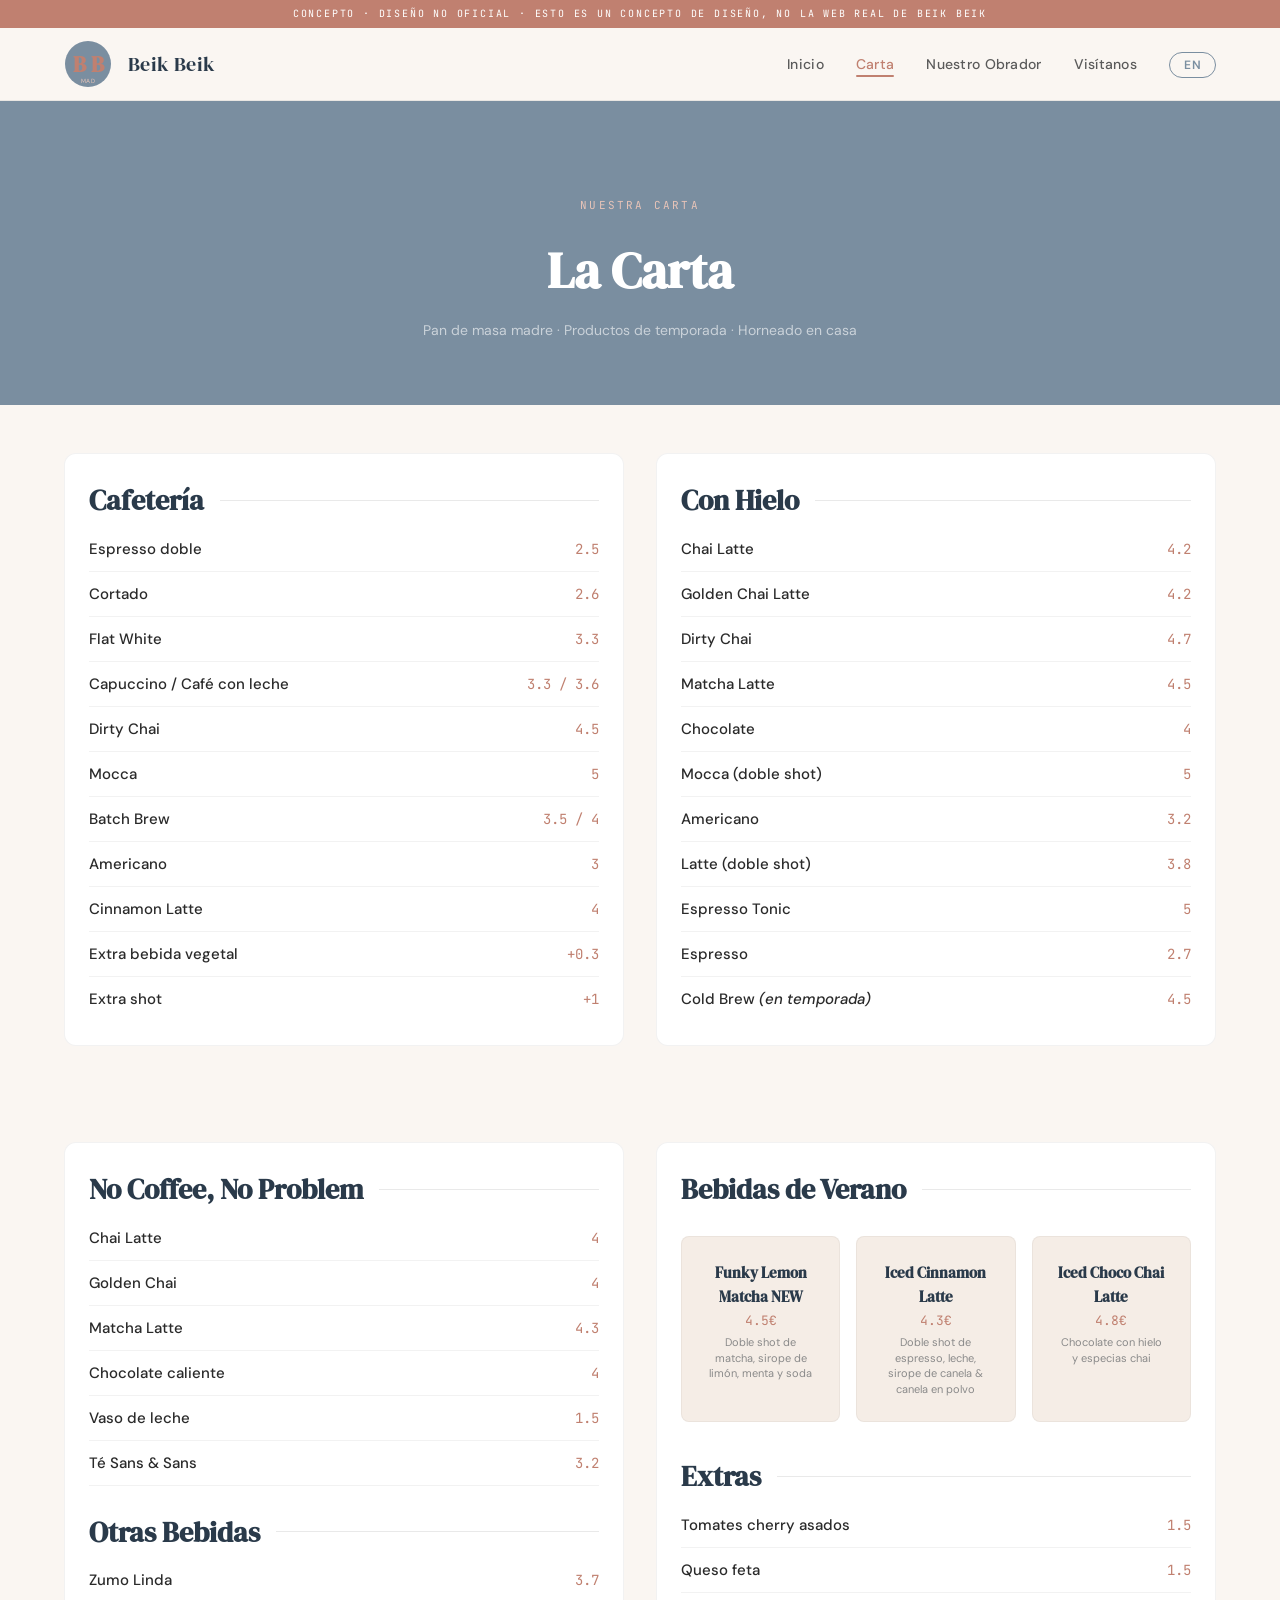
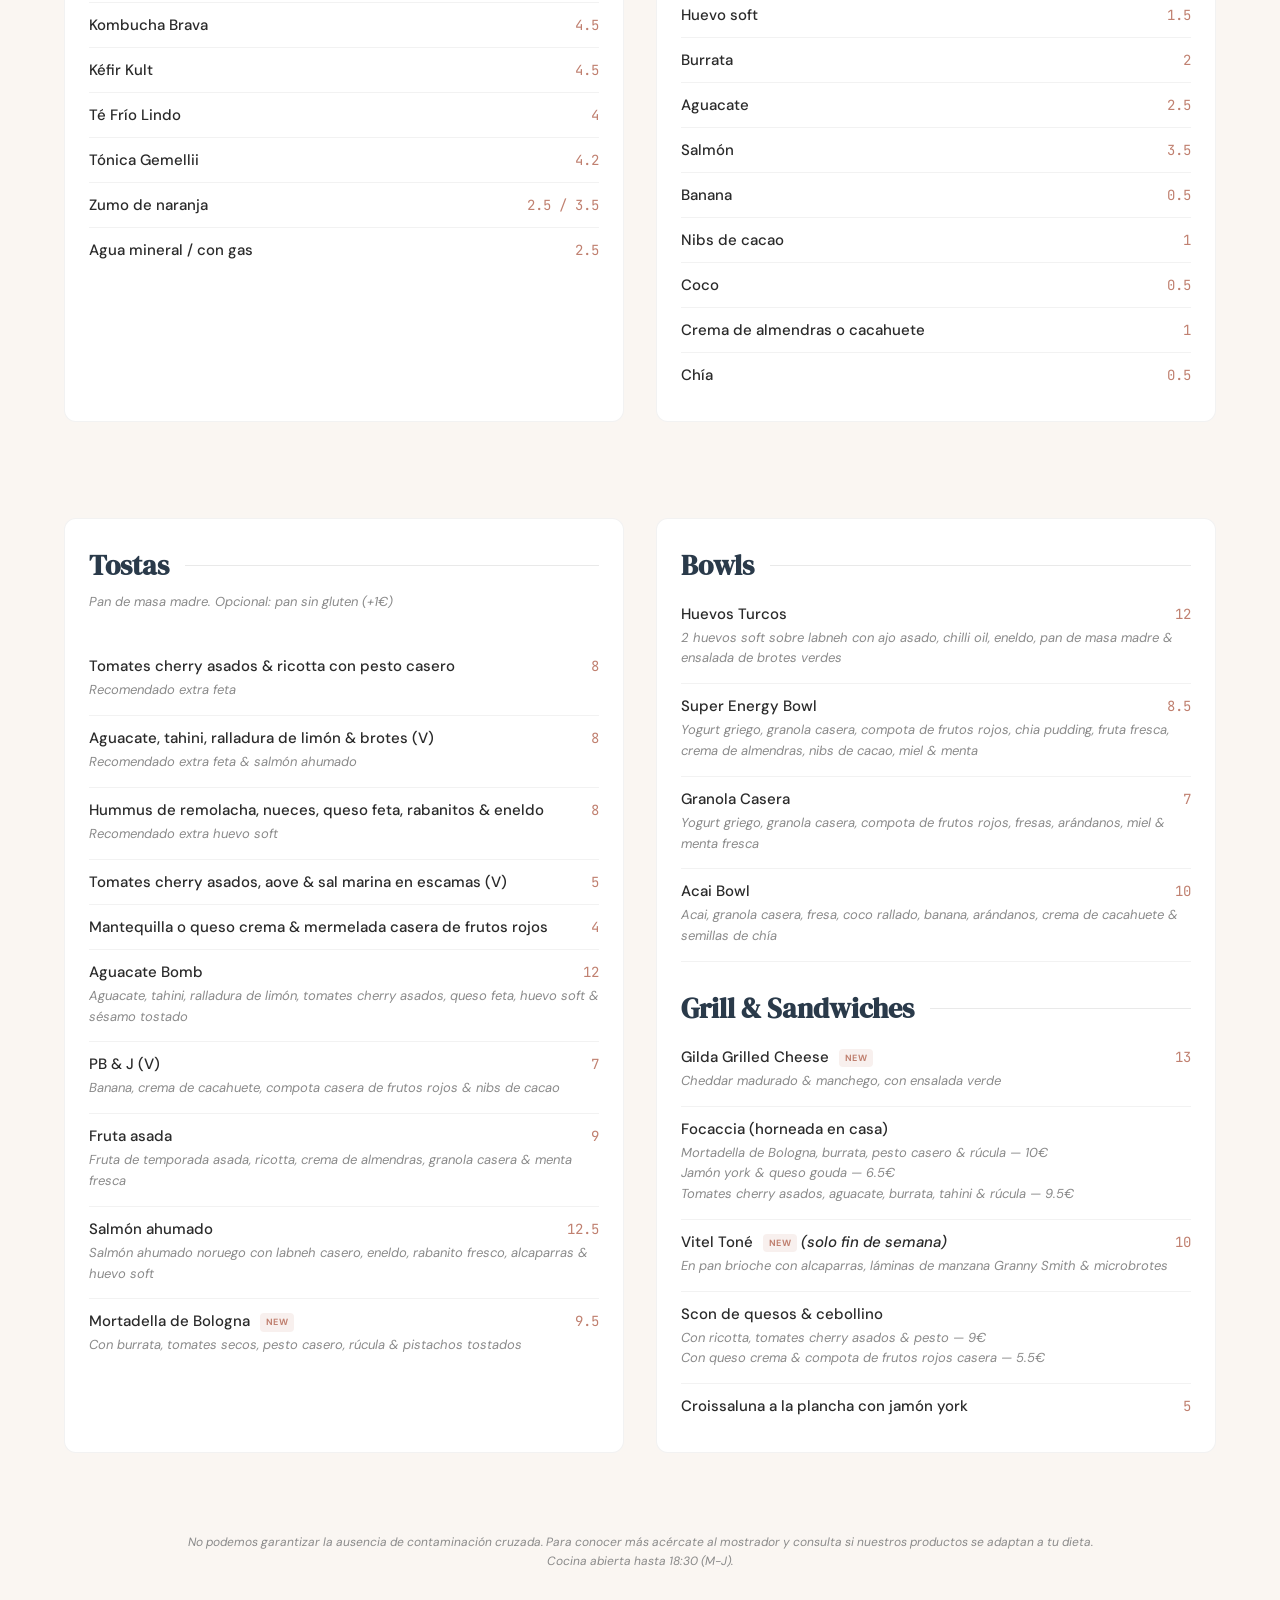
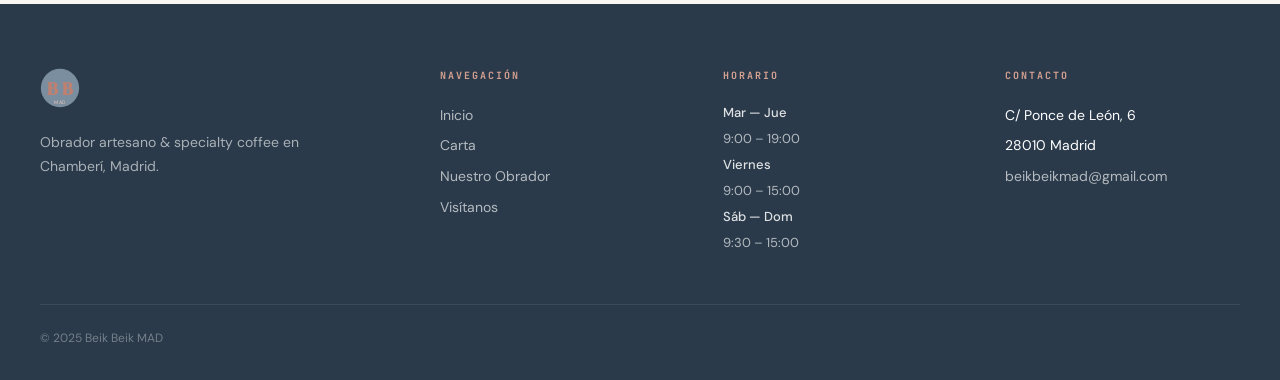
==== commit 2db2f8c8: "Two-column carta layout + CTA button on homepage" ====
--- a/carta.html
+++ b/carta.html
@@ -57,229 +57,220 @@
     <p data-en>Sourdough bread &middot; Seasonal ingredients &middot; Baked in-house</p>
   </div>
 
-  <!-- CAFETER&Iacute;A -->
-  <div class="carta-section">
-    <div class="carta-inner">
-      <h2 class="carta-section-title" data-es>Cafeter&iacute;a</h2>
-      <h2 class="carta-section-title" data-en>Coffee</h2>
-
-      <div class="carta-item"><span class="carta-item-name">Espresso doble</span><span class="carta-item-price">2.5</span></div>
-      <div class="carta-item"><span class="carta-item-name">Cortado</span><span class="carta-item-price">2.6</span></div>
-      <div class="carta-item"><span class="carta-item-name">Flat White</span><span class="carta-item-price">3.3</span></div>
-      <div class="carta-item"><span class="carta-item-name">Capuccino / Caf&eacute; con leche</span><span class="carta-item-price">3.3 / 3.6</span></div>
-      <div class="carta-item"><span class="carta-item-name">Dirty Chai</span><span class="carta-item-price">4.5</span></div>
-      <div class="carta-item"><span class="carta-item-name">Mocca</span><span class="carta-item-price">5</span></div>
-      <div class="carta-item"><span class="carta-item-name">Batch Brew</span><span class="carta-item-price">3.5 / 4</span></div>
-      <div class="carta-item"><span class="carta-item-name">Americano</span><span class="carta-item-price">3</span></div>
-      <div class="carta-item"><span class="carta-item-name">Cinnamon Latte</span><span class="carta-item-price">4</span></div>
-      <div class="carta-item"><span class="carta-item-name" data-es>Extra bebida vegetal</span><span class="carta-item-name" data-en>Plant milk extra</span><span class="carta-item-price">+0.3</span></div>
-      <div class="carta-item"><span class="carta-item-name">Extra shot</span><span class="carta-item-price">+1</span></div>
-    </div>
-  </div>
-
-  <!-- CON HIELO -->
-  <div class="carta-section">
-    <div class="carta-inner">
-      <h2 class="carta-section-title" data-es>Con Hielo</h2>
-      <h2 class="carta-section-title" data-en>Iced</h2>
-
-      <div class="carta-item"><span class="carta-item-name">Chai Latte</span><span class="carta-item-price">4.2</span></div>
-      <div class="carta-item"><span class="carta-item-name">Golden Chai Latte</span><span class="carta-item-price">4.2</span></div>
-      <div class="carta-item"><span class="carta-item-name">Dirty Chai</span><span class="carta-item-price">4.7</span></div>
-      <div class="carta-item"><span class="carta-item-name">Matcha Latte</span><span class="carta-item-price">4.5</span></div>
-      <div class="carta-item"><span class="carta-item-name">Chocolate</span><span class="carta-item-price">4</span></div>
-      <div class="carta-item"><span class="carta-item-name">Mocca (doble shot)</span><span class="carta-item-price">5</span></div>
-      <div class="carta-item"><span class="carta-item-name">Americano</span><span class="carta-item-price">3.2</span></div>
-      <div class="carta-item"><span class="carta-item-name">Latte (doble shot)</span><span class="carta-item-price">3.8</span></div>
-      <div class="carta-item"><span class="carta-item-name">Espresso Tonic</span><span class="carta-item-price">5</span></div>
-      <div class="carta-item"><span class="carta-item-name">Espresso</span><span class="carta-item-price">2.7</span></div>
-      <div class="carta-item"><span class="carta-item-name">Cold Brew <em data-es>(en temporada)</em><em data-en>(seasonal)</em></span><span class="carta-item-price">4.5</span></div>
-    </div>
-  </div>
-
-  <!-- BEBIDAS DE VERANO -->
-  <div class="carta-section">
-    <div class="carta-inner">
-      <h2 class="carta-section-title" data-es>Bebidas de Verano</h2>
-      <h2 class="carta-section-title" data-en>Summer Drinks</h2>
-
-      <div class="carta-cards">
-        <div class="carta-drink-card">
-          <h4>Funky Lemon Matcha <span class="new-tag">NEW</span></h4>
-          <div class="price">4.5&euro;</div>
-          <div class="desc" data-es>Doble shot de matcha, sirope de lim&oacute;n, menta y soda</div>
-          <div class="desc" data-en>Double shot matcha, lemon syrup, mint & soda</div>
-        </div>
-        <div class="carta-drink-card">
-          <h4>Iced Cinnamon Latte</h4>
-          <div class="price">4.3&euro;</div>
-          <div class="desc" data-es>Doble shot de espresso, leche, sirope de canela & canela en polvo</div>
-          <div class="desc" data-en>Double espresso, milk, cinnamon syrup & ground cinnamon</div>
-        </div>
-        <div class="carta-drink-card">
-          <h4>Iced Choco Chai Latte</h4>
-          <div class="price">4.8&euro;</div>
-          <div class="desc" data-es>Chocolate con hielo y especias chai</div>
-          <div class="desc" data-en>Iced chocolate with chai spices</div>
-        </div>
-      </div>
-    </div>
-  </div>
-
-  <!-- NO COFFEE, NO PROBLEM -->
-  <div class="carta-section">
-    <div class="carta-inner">
-      <h2 class="carta-section-title">No Coffee, No Problem</h2>
-
-      <div class="carta-item"><span class="carta-item-name">Chai Latte</span><span class="carta-item-price">4</span></div>
-      <div class="carta-item"><span class="carta-item-name">Golden Chai</span><span class="carta-item-price">4</span></div>
-      <div class="carta-item"><span class="carta-item-name">Matcha Latte</span><span class="carta-item-price">4.3</span></div>
-      <div class="carta-item"><span class="carta-item-name" data-es>Chocolate caliente</span><span class="carta-item-name" data-en>Hot chocolate</span><span class="carta-item-price">4</span></div>
-      <div class="carta-item"><span class="carta-item-name" data-es>Vaso de leche</span><span class="carta-item-name" data-en>Glass of milk</span><span class="carta-item-price">1.5</span></div>
-      <div class="carta-item"><span class="carta-item-name">T&eacute; Sans &amp; Sans</span><span class="carta-item-price">3.2</span></div>
-    </div>
-  </div>
-
-  <!-- OTRAS BEBIDAS -->
-  <div class="carta-section">
-    <div class="carta-inner">
-      <h2 class="carta-section-title" data-es>Otras Bebidas</h2>
-      <h2 class="carta-section-title" data-en>Other Drinks</h2>
-
-      <div class="carta-item"><span class="carta-item-name">Zumo Linda</span><span class="carta-item-price">3.7</span></div>
-      <div class="carta-item"><span class="carta-item-name">Kombucha Brava</span><span class="carta-item-price">4.5</span></div>
-      <div class="carta-item"><span class="carta-item-name">K&eacute;fir Kult</span><span class="carta-item-price">4.5</span></div>
-      <div class="carta-item"><span class="carta-item-name">T&eacute; Fr&iacute;o Lindo</span><span class="carta-item-price">4</span></div>
-      <div class="carta-item"><span class="carta-item-name">T&oacute;nica Gemellii</span><span class="carta-item-price">4.2</span></div>
-      <div class="carta-item"><span class="carta-item-name" data-es>Zumo de naranja</span><span class="carta-item-name" data-en>Orange juice</span><span class="carta-item-price">2.5 / 3.5</span></div>
-      <div class="carta-item"><span class="carta-item-name">Agua mineral / con gas</span><span class="carta-item-price">2.5</span></div>
-    </div>
-  </div>
-
-  <!-- TOSTAS -->
-  <div class="carta-section">
-    <div class="carta-inner">
-      <h2 class="carta-section-title">Tostas</h2>
-      <p class="carta-section-sub" data-es>Pan de masa madre. Opcional: pan sin gluten (+1&euro;)</p>
-      <p class="carta-section-sub" data-en>Sourdough bread. Optional: gluten-free bread (+&euro;1)</p>
-
-      <div class="carta-item carta-item-with-desc">
-        <div class="carta-item-row"><span class="carta-item-name" data-es>Tomates cherry asados & ricotta con pesto casero</span><span class="carta-item-name" data-en>Roasted cherry tomatoes & ricotta with homemade pesto</span><span class="carta-item-price">8</span></div>
-        <div class="carta-item-desc" data-es>Recomendado extra feta</div><div class="carta-item-desc" data-en>Recommended extra feta</div>
-      </div>
-      <div class="carta-item carta-item-with-desc">
-        <div class="carta-item-row"><span class="carta-item-name" data-es>Aguacate, tahini, ralladura de lim&oacute;n & brotes (V)</span><span class="carta-item-name" data-en>Avocado, tahini, lemon zest & sprouts (V)</span><span class="carta-item-price">8</span></div>
-        <div class="carta-item-desc" data-es>Recomendado extra feta & salm&oacute;n ahumado</div><div class="carta-item-desc" data-en>Recommended extra feta & smoked salmon</div>
-      </div>
-      <div class="carta-item carta-item-with-desc">
-        <div class="carta-item-row"><span class="carta-item-name" data-es>Hummus de remolacha, nueces, queso feta, rabanitos & eneldo</span><span class="carta-item-name" data-en>Beetroot hummus, walnuts, feta, radishes & dill</span><span class="carta-item-price">8</span></div>
-        <div class="carta-item-desc" data-es>Recomendado extra huevo soft</div><div class="carta-item-desc" data-en>Recommended extra soft egg</div>
-      </div>
-      <div class="carta-item"><span class="carta-item-name" data-es>Tomates cherry asados, aove & sal marina en escamas (V)</span><span class="carta-item-name" data-en>Roasted cherry tomatoes, EVOO & sea salt flakes (V)</span><span class="carta-item-price">5</span></div>
-      <div class="carta-item"><span class="carta-item-name" data-es>Mantequilla o queso crema & mermelada casera de frutos rojos</span><span class="carta-item-name" data-en>Butter or cream cheese & homemade berry jam</span><span class="carta-item-price">4</span></div>
-
-      <div class="carta-item carta-item-with-desc">
-        <div class="carta-item-row"><span class="carta-item-name">Aguacate Bomb</span><span class="carta-item-price">12</span></div>
-        <div class="carta-item-desc" data-es>Aguacate, tahini, ralladura de lim&oacute;n, tomates cherry asados, queso feta, huevo soft & s&eacute;samo tostado</div>
-        <div class="carta-item-desc" data-en>Avocado, tahini, lemon zest, roasted cherry tomatoes, feta, soft egg & toasted sesame</div>
-      </div>
-      <div class="carta-item carta-item-with-desc">
-        <div class="carta-item-row"><span class="carta-item-name">PB & J (V)</span><span class="carta-item-price">7</span></div>
-        <div class="carta-item-desc" data-es>Banana, crema de cacahuete, compota casera de frutos rojos & nibs de cacao</div>
-        <div class="carta-item-desc" data-en>Banana, peanut butter, homemade berry compote & cacao nibs</div>
-      </div>
-      <div class="carta-item carta-item-with-desc">
-        <div class="carta-item-row"><span class="carta-item-name" data-es>Fruta asada</span><span class="carta-item-name" data-en>Roasted fruit</span><span class="carta-item-price">9</span></div>
-        <div class="carta-item-desc" data-es>Fruta de temporada asada, ricotta, crema de almendras, granola casera & menta fresca</div>
-        <div class="carta-item-desc" data-en>Seasonal roasted fruit, ricotta, almond cream, homemade granola & fresh mint</div>
-      </div>
-      <div class="carta-item carta-item-with-desc">
-        <div class="carta-item-row"><span class="carta-item-name" data-es>Salm&oacute;n ahumado</span><span class="carta-item-name" data-en>Smoked salmon</span><span class="carta-item-price">12.5</span></div>
-        <div class="carta-item-desc" data-es>Salm&oacute;n ahumado noruego con labneh casero, eneldo, rabanito fresco, alcaparras & huevo soft</div>
-        <div class="carta-item-desc" data-en>Norwegian smoked salmon with homemade labneh, dill, fresh radish, capers & soft egg</div>
-      </div>
-      <div class="carta-item carta-item-with-desc">
-        <div class="carta-item-row"><span class="carta-item-name">Mortadella de Bologna <span class="new-tag">NEW</span></span><span class="carta-item-price">9.5</span></div>
-        <div class="carta-item-desc" data-es>Con burrata, tomates secos, pesto casero, r&uacute;cula & pistachos tostados</div>
-        <div class="carta-item-desc" data-en>With burrata, sun-dried tomatoes, homemade pesto, arugula & toasted pistachios</div>
-      </div>
-    </div>
-  </div>
-
-  <!-- BOWLS -->
-  <div class="carta-section">
-    <div class="carta-inner">
-      <h2 class="carta-section-title">Bowls</h2>
-
-      <div class="carta-item carta-item-with-desc">
-        <div class="carta-item-row"><span class="carta-item-name">Huevos Turcos</span><span class="carta-item-price">12</span></div>
-        <div class="carta-item-desc" data-es>2 huevos soft sobre labneh con ajo asado, chilli oil, eneldo, pan de masa madre & ensalada de brotes verdes</div>
-        <div class="carta-item-desc" data-en>2 soft eggs over labneh with roasted garlic, chilli oil, dill, sourdough & green shoot salad</div>
-      </div>
-      <div class="carta-item carta-item-with-desc">
-        <div class="carta-item-row"><span class="carta-item-name">Super Energy Bowl</span><span class="carta-item-price">8.5</span></div>
-        <div class="carta-item-desc" data-es>Yogurt griego, granola casera, compota de frutos rojos, chia pudding, fruta fresca, crema de almendras, nibs de cacao, miel & menta</div>
-        <div class="carta-item-desc" data-en>Greek yogurt, homemade granola, berry compote, chia pudding, fresh fruit, almond cream, cacao nibs, honey & mint</div>
-      </div>
-      <div class="carta-item carta-item-with-desc">
-        <div class="carta-item-row"><span class="carta-item-name">Granola Casera</span><span class="carta-item-price">7</span></div>
-        <div class="carta-item-desc" data-es>Yogurt griego, granola casera, compota de frutos rojos, fresas, ar&aacute;ndanos, miel & menta fresca</div>
-        <div class="carta-item-desc" data-en>Greek yogurt, homemade granola, berry compote, strawberries, blueberries, honey & fresh mint</div>
-      </div>
-      <div class="carta-item carta-item-with-desc">
-        <div class="carta-item-row"><span class="carta-item-name">Acai Bowl</span><span class="carta-item-price">10</span></div>
-        <div class="carta-item-desc" data-es>Acai, granola casera, fresa, coco rallado, banana, ar&aacute;ndanos, crema de cacahuete & semillas de ch&iacute;a</div>
-        <div class="carta-item-desc" data-en>Acai, homemade granola, strawberry, shredded coconut, banana, blueberries, peanut butter & chia seeds</div>
-      </div>
-    </div>
-  </div>
-
-  <!-- GRILL & SANDWICHES -->
-  <div class="carta-section">
-    <div class="carta-inner">
-      <h2 class="carta-section-title">Grill & Sandwiches</h2>
-
-      <div class="carta-item carta-item-with-desc">
-        <div class="carta-item-row"><span class="carta-item-name">Gilda Grilled Cheese <span class="new-tag">NEW</span></span><span class="carta-item-price">13</span></div>
-        <div class="carta-item-desc" data-es>Cheddar madurado & manchego, con ensalada verde</div>
-        <div class="carta-item-desc" data-en>Aged cheddar & manchego, with green salad</div>
-      </div>
-      <div class="carta-item carta-item-with-desc">
-        <div class="carta-item-row"><span class="carta-item-name" data-es>Focaccia (horneada en casa)</span><span class="carta-item-name" data-en>Focaccia (baked in-house)</span><span class="carta-item-price"></span></div>
-        <div class="carta-item-desc" data-es>Mortadella de Bologna, burrata, pesto casero & r&uacute;cula — 10&euro;<br>Jam&oacute;n york & queso gouda — 6.5&euro;<br>Tomates cherry asados, aguacate, burrata, tahini & r&uacute;cula — 9.5&euro;</div>
-        <div class="carta-item-desc" data-en>Mortadella, burrata, homemade pesto & arugula — &euro;10<br>Ham & gouda cheese — &euro;6.5<br>Roasted cherry tomatoes, avocado, burrata, tahini & arugula — &euro;9.5</div>
-      </div>
-      <div class="carta-item carta-item-with-desc">
-        <div class="carta-item-row"><span class="carta-item-name">Vitel Ton&eacute; <span class="new-tag">NEW</span> <em data-es>(solo fin de semana)</em><em data-en>(weekends only)</em></span><span class="carta-item-price">10</span></div>
-        <div class="carta-item-desc" data-es>En pan brioche con alcaparras, l&aacute;minas de manzana Granny Smith & microbrotes</div>
-        <div class="carta-item-desc" data-en>On brioche with capers, Granny Smith apple slices & microgreens</div>
-      </div>
-      <div class="carta-item carta-item-with-desc">
-        <div class="carta-item-row"><span class="carta-item-name" data-es>Scon de quesos & cebollino</span><span class="carta-item-name" data-en>Cheese & chive scone</span><span class="carta-item-price"></span></div>
-        <div class="carta-item-desc" data-es>Con ricotta, tomates cherry asados & pesto — 9&euro;<br>Con queso crema & compota de frutos rojos casera — 5.5&euro;</div>
-        <div class="carta-item-desc" data-en>With ricotta, roasted cherry tomatoes & pesto — &euro;9<br>With cream cheese & homemade berry compote — &euro;5.5</div>
-      </div>
-      <div class="carta-item"><span class="carta-item-name" data-es>Croissaluna a la plancha con jam&oacute;n york</span><span class="carta-item-name" data-en>Grilled croissaluna with ham</span><span class="carta-item-price">5</span></div>
-    </div>
-  </div>
-
-  <!-- EXTRAS -->
-  <div class="carta-section">
-    <div class="carta-inner">
-      <h2 class="carta-section-title">Extras</h2>
-
-      <div class="carta-item"><span class="carta-item-name" data-es>Tomates cherry asados</span><span class="carta-item-name" data-en>Roasted cherry tomatoes</span><span class="carta-item-price">1.5</span></div>
-      <div class="carta-item"><span class="carta-item-name" data-es>Queso feta</span><span class="carta-item-name" data-en>Feta cheese</span><span class="carta-item-price">1.5</span></div>
-      <div class="carta-item"><span class="carta-item-name">Huevo soft</span><span class="carta-item-price">1.5</span></div>
-      <div class="carta-item"><span class="carta-item-name">Burrata</span><span class="carta-item-price">2</span></div>
-      <div class="carta-item"><span class="carta-item-name" data-es>Aguacate</span><span class="carta-item-name" data-en>Avocado</span><span class="carta-item-price">2.5</span></div>
-      <div class="carta-item"><span class="carta-item-name" data-es>Salm&oacute;n</span><span class="carta-item-name" data-en>Salmon</span><span class="carta-item-price">3.5</span></div>
-      <div class="carta-item"><span class="carta-item-name">Banana</span><span class="carta-item-price">0.5</span></div>
-      <div class="carta-item"><span class="carta-item-name">Nibs de cacao</span><span class="carta-item-price">1</span></div>
-      <div class="carta-item"><span class="carta-item-name">Coco</span><span class="carta-item-price">0.5</span></div>
-      <div class="carta-item"><span class="carta-item-name" data-es>Crema de almendras o cacahuete</span><span class="carta-item-name" data-en>Almond or peanut butter</span><span class="carta-item-price">1</span></div>
-      <div class="carta-item"><span class="carta-item-name">Ch&iacute;a</span><span class="carta-item-price">0.5</span></div>
-    </div>
+  <!-- ===== ROW 1: Drinks ===== -->
+  <div class="carta-grid">
+
+    <!-- LEFT: Cafetería -->
+    <div class="carta-section">
+      <div class="carta-inner">
+        <h2 class="carta-section-title" data-es>Cafeter&iacute;a</h2>
+        <h2 class="carta-section-title" data-en>Coffee</h2>
+        <div class="carta-item"><span class="carta-item-name">Espresso doble</span><span class="carta-item-price">2.5</span></div>
+        <div class="carta-item"><span class="carta-item-name">Cortado</span><span class="carta-item-price">2.6</span></div>
+        <div class="carta-item"><span class="carta-item-name">Flat White</span><span class="carta-item-price">3.3</span></div>
+        <div class="carta-item"><span class="carta-item-name">Capuccino / Caf&eacute; con leche</span><span class="carta-item-price">3.3 / 3.6</span></div>
+        <div class="carta-item"><span class="carta-item-name">Dirty Chai</span><span class="carta-item-price">4.5</span></div>
+        <div class="carta-item"><span class="carta-item-name">Mocca</span><span class="carta-item-price">5</span></div>
+        <div class="carta-item"><span class="carta-item-name">Batch Brew</span><span class="carta-item-price">3.5 / 4</span></div>
+        <div class="carta-item"><span class="carta-item-name">Americano</span><span class="carta-item-price">3</span></div>
+        <div class="carta-item"><span class="carta-item-name">Cinnamon Latte</span><span class="carta-item-price">4</span></div>
+        <div class="carta-item"><span class="carta-item-name" data-es>Extra bebida vegetal</span><span class="carta-item-name" data-en>Plant milk extra</span><span class="carta-item-price">+0.3</span></div>
+        <div class="carta-item"><span class="carta-item-name">Extra shot</span><span class="carta-item-price">+1</span></div>
+      </div>
+    </div>
+
+    <!-- RIGHT: Con Hielo -->
+    <div class="carta-section">
+      <div class="carta-inner">
+        <h2 class="carta-section-title" data-es>Con Hielo</h2>
+        <h2 class="carta-section-title" data-en>Iced</h2>
+        <div class="carta-item"><span class="carta-item-name">Chai Latte</span><span class="carta-item-price">4.2</span></div>
+        <div class="carta-item"><span class="carta-item-name">Golden Chai Latte</span><span class="carta-item-price">4.2</span></div>
+        <div class="carta-item"><span class="carta-item-name">Dirty Chai</span><span class="carta-item-price">4.7</span></div>
+        <div class="carta-item"><span class="carta-item-name">Matcha Latte</span><span class="carta-item-price">4.5</span></div>
+        <div class="carta-item"><span class="carta-item-name">Chocolate</span><span class="carta-item-price">4</span></div>
+        <div class="carta-item"><span class="carta-item-name">Mocca (doble shot)</span><span class="carta-item-price">5</span></div>
+        <div class="carta-item"><span class="carta-item-name">Americano</span><span class="carta-item-price">3.2</span></div>
+        <div class="carta-item"><span class="carta-item-name">Latte (doble shot)</span><span class="carta-item-price">3.8</span></div>
+        <div class="carta-item"><span class="carta-item-name">Espresso Tonic</span><span class="carta-item-price">5</span></div>
+        <div class="carta-item"><span class="carta-item-name">Espresso</span><span class="carta-item-price">2.7</span></div>
+        <div class="carta-item"><span class="carta-item-name">Cold Brew <em data-es>(en temporada)</em><em data-en>(seasonal)</em></span><span class="carta-item-price">4.5</span></div>
+      </div>
+    </div>
+
+  </div>
+
+  <!-- ===== ROW 2: More drinks ===== -->
+  <div class="carta-grid">
+
+    <!-- LEFT: No Coffee + Otras Bebidas -->
+    <div class="carta-section">
+      <div class="carta-inner">
+        <h2 class="carta-section-title">No Coffee, No Problem</h2>
+        <div class="carta-item"><span class="carta-item-name">Chai Latte</span><span class="carta-item-price">4</span></div>
+        <div class="carta-item"><span class="carta-item-name">Golden Chai</span><span class="carta-item-price">4</span></div>
+        <div class="carta-item"><span class="carta-item-name">Matcha Latte</span><span class="carta-item-price">4.3</span></div>
+        <div class="carta-item"><span class="carta-item-name" data-es>Chocolate caliente</span><span class="carta-item-name" data-en>Hot chocolate</span><span class="carta-item-price">4</span></div>
+        <div class="carta-item"><span class="carta-item-name" data-es>Vaso de leche</span><span class="carta-item-name" data-en>Glass of milk</span><span class="carta-item-price">1.5</span></div>
+        <div class="carta-item"><span class="carta-item-name">T&eacute; Sans &amp; Sans</span><span class="carta-item-price">3.2</span></div>
+
+        <h2 class="carta-section-title" style="margin-top: 24px;" data-es>Otras Bebidas</h2>
+        <h2 class="carta-section-title" style="margin-top: 24px;" data-en>Other Drinks</h2>
+        <div class="carta-item"><span class="carta-item-name">Zumo Linda</span><span class="carta-item-price">3.7</span></div>
+        <div class="carta-item"><span class="carta-item-name">Kombucha Brava</span><span class="carta-item-price">4.5</span></div>
+        <div class="carta-item"><span class="carta-item-name">K&eacute;fir Kult</span><span class="carta-item-price">4.5</span></div>
+        <div class="carta-item"><span class="carta-item-name">T&eacute; Fr&iacute;o Lindo</span><span class="carta-item-price">4</span></div>
+        <div class="carta-item"><span class="carta-item-name">T&oacute;nica Gemellii</span><span class="carta-item-price">4.2</span></div>
+        <div class="carta-item"><span class="carta-item-name" data-es>Zumo de naranja</span><span class="carta-item-name" data-en>Orange juice</span><span class="carta-item-price">2.5 / 3.5</span></div>
+        <div class="carta-item"><span class="carta-item-name">Agua mineral / con gas</span><span class="carta-item-price">2.5</span></div>
+      </div>
+    </div>
+
+    <!-- RIGHT: Bebidas de Verano + Extras -->
+    <div class="carta-section">
+      <div class="carta-inner">
+        <h2 class="carta-section-title" data-es>Bebidas de Verano</h2>
+        <h2 class="carta-section-title" data-en>Summer Drinks</h2>
+        <div class="carta-cards">
+          <div class="carta-drink-card">
+            <h4>Funky Lemon Matcha <span class="new-tag">NEW</span></h4>
+            <div class="price">4.5&euro;</div>
+            <div class="desc" data-es>Doble shot de matcha, sirope de lim&oacute;n, menta y soda</div>
+            <div class="desc" data-en>Double shot matcha, lemon syrup, mint & soda</div>
+          </div>
+          <div class="carta-drink-card">
+            <h4>Iced Cinnamon Latte</h4>
+            <div class="price">4.3&euro;</div>
+            <div class="desc" data-es>Doble shot de espresso, leche, sirope de canela & canela en polvo</div>
+            <div class="desc" data-en>Double espresso, milk, cinnamon syrup & ground cinnamon</div>
+          </div>
+          <div class="carta-drink-card">
+            <h4>Iced Choco Chai Latte</h4>
+            <div class="price">4.8&euro;</div>
+            <div class="desc" data-es>Chocolate con hielo y especias chai</div>
+            <div class="desc" data-en>Iced chocolate with chai spices</div>
+          </div>
+        </div>
+
+        <h2 class="carta-section-title" style="margin-top: 24px;">Extras</h2>
+        <div class="carta-item"><span class="carta-item-name" data-es>Tomates cherry asados</span><span class="carta-item-name" data-en>Roasted cherry tomatoes</span><span class="carta-item-price">1.5</span></div>
+        <div class="carta-item"><span class="carta-item-name" data-es>Queso feta</span><span class="carta-item-name" data-en>Feta cheese</span><span class="carta-item-price">1.5</span></div>
+        <div class="carta-item"><span class="carta-item-name">Huevo soft</span><span class="carta-item-price">1.5</span></div>
+        <div class="carta-item"><span class="carta-item-name">Burrata</span><span class="carta-item-price">2</span></div>
+        <div class="carta-item"><span class="carta-item-name" data-es>Aguacate</span><span class="carta-item-name" data-en>Avocado</span><span class="carta-item-price">2.5</span></div>
+        <div class="carta-item"><span class="carta-item-name" data-es>Salm&oacute;n</span><span class="carta-item-name" data-en>Salmon</span><span class="carta-item-price">3.5</span></div>
+        <div class="carta-item"><span class="carta-item-name">Banana</span><span class="carta-item-price">0.5</span></div>
+        <div class="carta-item"><span class="carta-item-name">Nibs de cacao</span><span class="carta-item-price">1</span></div>
+        <div class="carta-item"><span class="carta-item-name">Coco</span><span class="carta-item-price">0.5</span></div>
+        <div class="carta-item"><span class="carta-item-name" data-es>Crema de almendras o cacahuete</span><span class="carta-item-name" data-en>Almond or peanut butter</span><span class="carta-item-price">1</span></div>
+        <div class="carta-item"><span class="carta-item-name">Ch&iacute;a</span><span class="carta-item-price">0.5</span></div>
+      </div>
+    </div>
+
+  </div>
+
+  <!-- ===== ROW 3: Tostas + Bowls ===== -->
+  <div class="carta-grid">
+
+    <!-- LEFT: Tostas -->
+    <div class="carta-section">
+      <div class="carta-inner">
+        <h2 class="carta-section-title">Tostas</h2>
+        <p class="carta-section-sub" data-es>Pan de masa madre. Opcional: pan sin gluten (+1&euro;)</p>
+        <p class="carta-section-sub" data-en>Sourdough bread. Optional: gluten-free bread (+&euro;1)</p>
+
+        <div class="carta-item carta-item-with-desc">
+          <div class="carta-item-row"><span class="carta-item-name" data-es>Tomates cherry asados & ricotta con pesto casero</span><span class="carta-item-name" data-en>Roasted cherry tomatoes & ricotta with homemade pesto</span><span class="carta-item-price">8</span></div>
+          <div class="carta-item-desc" data-es>Recomendado extra feta</div><div class="carta-item-desc" data-en>Recommended extra feta</div>
+        </div>
+        <div class="carta-item carta-item-with-desc">
+          <div class="carta-item-row"><span class="carta-item-name" data-es>Aguacate, tahini, ralladura de lim&oacute;n & brotes (V)</span><span class="carta-item-name" data-en>Avocado, tahini, lemon zest & sprouts (V)</span><span class="carta-item-price">8</span></div>
+          <div class="carta-item-desc" data-es>Recomendado extra feta & salm&oacute;n ahumado</div><div class="carta-item-desc" data-en>Recommended extra feta & smoked salmon</div>
+        </div>
+        <div class="carta-item carta-item-with-desc">
+          <div class="carta-item-row"><span class="carta-item-name" data-es>Hummus de remolacha, nueces, queso feta, rabanitos & eneldo</span><span class="carta-item-name" data-en>Beetroot hummus, walnuts, feta, radishes & dill</span><span class="carta-item-price">8</span></div>
+          <div class="carta-item-desc" data-es>Recomendado extra huevo soft</div><div class="carta-item-desc" data-en>Recommended extra soft egg</div>
+        </div>
+        <div class="carta-item"><span class="carta-item-name" data-es>Tomates cherry asados, aove & sal marina en escamas (V)</span><span class="carta-item-name" data-en>Roasted cherry tomatoes, EVOO & sea salt flakes (V)</span><span class="carta-item-price">5</span></div>
+        <div class="carta-item"><span class="carta-item-name" data-es>Mantequilla o queso crema & mermelada casera de frutos rojos</span><span class="carta-item-name" data-en>Butter or cream cheese & homemade berry jam</span><span class="carta-item-price">4</span></div>
+        <div class="carta-item carta-item-with-desc">
+          <div class="carta-item-row"><span class="carta-item-name">Aguacate Bomb</span><span class="carta-item-price">12</span></div>
+          <div class="carta-item-desc" data-es>Aguacate, tahini, ralladura de lim&oacute;n, tomates cherry asados, queso feta, huevo soft & s&eacute;samo tostado</div>
+          <div class="carta-item-desc" data-en>Avocado, tahini, lemon zest, roasted cherry tomatoes, feta, soft egg & toasted sesame</div>
+        </div>
+        <div class="carta-item carta-item-with-desc">
+          <div class="carta-item-row"><span class="carta-item-name">PB & J (V)</span><span class="carta-item-price">7</span></div>
+          <div class="carta-item-desc" data-es>Banana, crema de cacahuete, compota casera de frutos rojos & nibs de cacao</div>
+          <div class="carta-item-desc" data-en>Banana, peanut butter, homemade berry compote & cacao nibs</div>
+        </div>
+        <div class="carta-item carta-item-with-desc">
+          <div class="carta-item-row"><span class="carta-item-name" data-es>Fruta asada</span><span class="carta-item-name" data-en>Roasted fruit</span><span class="carta-item-price">9</span></div>
+          <div class="carta-item-desc" data-es>Fruta de temporada asada, ricotta, crema de almendras, granola casera & menta fresca</div>
+          <div class="carta-item-desc" data-en>Seasonal roasted fruit, ricotta, almond cream, homemade granola & fresh mint</div>
+        </div>
+        <div class="carta-item carta-item-with-desc">
+          <div class="carta-item-row"><span class="carta-item-name" data-es>Salm&oacute;n ahumado</span><span class="carta-item-name" data-en>Smoked salmon</span><span class="carta-item-price">12.5</span></div>
+          <div class="carta-item-desc" data-es>Salm&oacute;n ahumado noruego con labneh casero, eneldo, rabanito fresco, alcaparras & huevo soft</div>
+          <div class="carta-item-desc" data-en>Norwegian smoked salmon with homemade labneh, dill, fresh radish, capers & soft egg</div>
+        </div>
+        <div class="carta-item carta-item-with-desc">
+          <div class="carta-item-row"><span class="carta-item-name">Mortadella de Bologna <span class="new-tag">NEW</span></span><span class="carta-item-price">9.5</span></div>
+          <div class="carta-item-desc" data-es>Con burrata, tomates secos, pesto casero, r&uacute;cula & pistachos tostados</div>
+          <div class="carta-item-desc" data-en>With burrata, sun-dried tomatoes, homemade pesto, arugula & toasted pistachios</div>
+        </div>
+      </div>
+    </div>
+
+    <!-- RIGHT: Bowls + Grill & Sandwiches -->
+    <div class="carta-section">
+      <div class="carta-inner">
+        <h2 class="carta-section-title">Bowls</h2>
+        <div class="carta-item carta-item-with-desc">
+          <div class="carta-item-row"><span class="carta-item-name">Huevos Turcos</span><span class="carta-item-price">12</span></div>
+          <div class="carta-item-desc" data-es>2 huevos soft sobre labneh con ajo asado, chilli oil, eneldo, pan de masa madre & ensalada de brotes verdes</div>
+          <div class="carta-item-desc" data-en>2 soft eggs over labneh with roasted garlic, chilli oil, dill, sourdough & green shoot salad</div>
+        </div>
+        <div class="carta-item carta-item-with-desc">
+          <div class="carta-item-row"><span class="carta-item-name">Super Energy Bowl</span><span class="carta-item-price">8.5</span></div>
+          <div class="carta-item-desc" data-es>Yogurt griego, granola casera, compota de frutos rojos, chia pudding, fruta fresca, crema de almendras, nibs de cacao, miel & menta</div>
+          <div class="carta-item-desc" data-en>Greek yogurt, homemade granola, berry compote, chia pudding, fresh fruit, almond cream, cacao nibs, honey & mint</div>
+        </div>
+        <div class="carta-item carta-item-with-desc">
+          <div class="carta-item-row"><span class="carta-item-name">Granola Casera</span><span class="carta-item-price">7</span></div>
+          <div class="carta-item-desc" data-es>Yogurt griego, granola casera, compota de frutos rojos, fresas, ar&aacute;ndanos, miel & menta fresca</div>
+          <div class="carta-item-desc" data-en>Greek yogurt, homemade granola, berry compote, strawberries, blueberries, honey & fresh mint</div>
+        </div>
+        <div class="carta-item carta-item-with-desc">
+          <div class="carta-item-row"><span class="carta-item-name">Acai Bowl</span><span class="carta-item-price">10</span></div>
+          <div class="carta-item-desc" data-es>Acai, granola casera, fresa, coco rallado, banana, ar&aacute;ndanos, crema de cacahuete & semillas de ch&iacute;a</div>
+          <div class="carta-item-desc" data-en>Acai, homemade granola, strawberry, shredded coconut, banana, blueberries, peanut butter & chia seeds</div>
+        </div>
+
+        <h2 class="carta-section-title" style="margin-top: 24px;">Grill & Sandwiches</h2>
+        <div class="carta-item carta-item-with-desc">
+          <div class="carta-item-row"><span class="carta-item-name">Gilda Grilled Cheese <span class="new-tag">NEW</span></span><span class="carta-item-price">13</span></div>
+          <div class="carta-item-desc" data-es>Cheddar madurado & manchego, con ensalada verde</div>
+          <div class="carta-item-desc" data-en>Aged cheddar & manchego, with green salad</div>
+        </div>
+        <div class="carta-item carta-item-with-desc">
+          <div class="carta-item-row"><span class="carta-item-name" data-es>Focaccia (horneada en casa)</span><span class="carta-item-name" data-en>Focaccia (baked in-house)</span><span class="carta-item-price"></span></div>
+          <div class="carta-item-desc" data-es>Mortadella de Bologna, burrata, pesto casero & r&uacute;cula — 10&euro;<br>Jam&oacute;n york & queso gouda — 6.5&euro;<br>Tomates cherry asados, aguacate, burrata, tahini & r&uacute;cula — 9.5&euro;</div>
+          <div class="carta-item-desc" data-en>Mortadella, burrata, homemade pesto & arugula — &euro;10<br>Ham & gouda cheese — &euro;6.5<br>Roasted cherry tomatoes, avocado, burrata, tahini & arugula — &euro;9.5</div>
+        </div>
+        <div class="carta-item carta-item-with-desc">
+          <div class="carta-item-row"><span class="carta-item-name">Vitel Ton&eacute; <span class="new-tag">NEW</span> <em data-es>(solo fin de semana)</em><em data-en>(weekends only)</em></span><span class="carta-item-price">10</span></div>
+          <div class="carta-item-desc" data-es>En pan brioche con alcaparras, l&aacute;minas de manzana Granny Smith & microbrotes</div>
+          <div class="carta-item-desc" data-en>On brioche with capers, Granny Smith apple slices & microgreens</div>
+        </div>
+        <div class="carta-item carta-item-with-desc">
+          <div class="carta-item-row"><span class="carta-item-name" data-es>Scon de quesos & cebollino</span><span class="carta-item-name" data-en>Cheese & chive scone</span><span class="carta-item-price"></span></div>
+          <div class="carta-item-desc" data-es>Con ricotta, tomates cherry asados & pesto — 9&euro;<br>Con queso crema & compota de frutos rojos casera — 5.5&euro;</div>
+          <div class="carta-item-desc" data-en>With ricotta, roasted cherry tomatoes & pesto — &euro;9<br>With cream cheese & homemade berry compote — &euro;5.5</div>
+        </div>
+        <div class="carta-item"><span class="carta-item-name" data-es>Croissaluna a la plancha con jam&oacute;n york</span><span class="carta-item-name" data-en>Grilled croissaluna with ham</span><span class="carta-item-price">5</span></div>
+      </div>
+    </div>
+
   </div>
 
   <!-- Allergen note -->
--- a/css/style.css
+++ b/css/style.css
@@ -693,18 +693,24 @@
   font-size: 14px;
 }
 
+/* Two-column carta layout */
+.carta-grid {
+  max-width: var(--max-w);
+  margin: 0 auto;
+  padding: var(--space-5) var(--space-3);
+  display: grid;
+  grid-template-columns: 1fr 1fr;
+  gap: var(--space-4);
+}
+
 .carta-section {
-  padding: var(--space-6) var(--space-3);
-}
-.carta-section:nth-child(odd) {
+  padding: var(--space-3);
   background: var(--white);
-}
-.carta-section:nth-child(even) {
-  background: var(--cream-light);
+  border-radius: var(--radius);
+  border: 1px solid rgba(42,42,42,0.06);
 }
 .carta-inner {
-  max-width: 900px;
-  margin: 0 auto;
+  max-width: none;
 }
 
 .carta-section-title {
@@ -813,9 +819,32 @@
   line-height: 1.4;
 }
 
+/* Carta CTA on homepage */
+.carta-cta-wrap {
+  text-align: center;
+  margin-top: var(--space-5);
+}
+.carta-cta-btn {
+  display: inline-flex;
+  align-items: center;
+  gap: var(--space-1);
+  background: var(--copper);
+  color: var(--white);
+  font-weight: 600;
+  font-size: 14px;
+  padding: 14px 32px;
+  border-radius: 30px;
+  letter-spacing: 0.02em;
+  transition: all 0.2s ease;
+}
+.carta-cta-btn:hover {
+  background: var(--copper-light);
+  transform: translateY(-1px);
+}
+
 /* --- Allergen note --- */
 .carta-allergen {
-  max-width: 900px;
+  max-width: var(--max-w);
   margin: 0 auto;
   padding: var(--space-4) var(--space-3);
   text-align: center;
@@ -994,6 +1023,10 @@
   .hero { height: 70vh; min-height: 400px; }
   .hero h1 { font-size: 32px; }
 
+  .carta-grid {
+    grid-template-columns: 1fr;
+  }
+
   .sig-grid {
     grid-template-columns: 1fr;
     gap: var(--space-2);
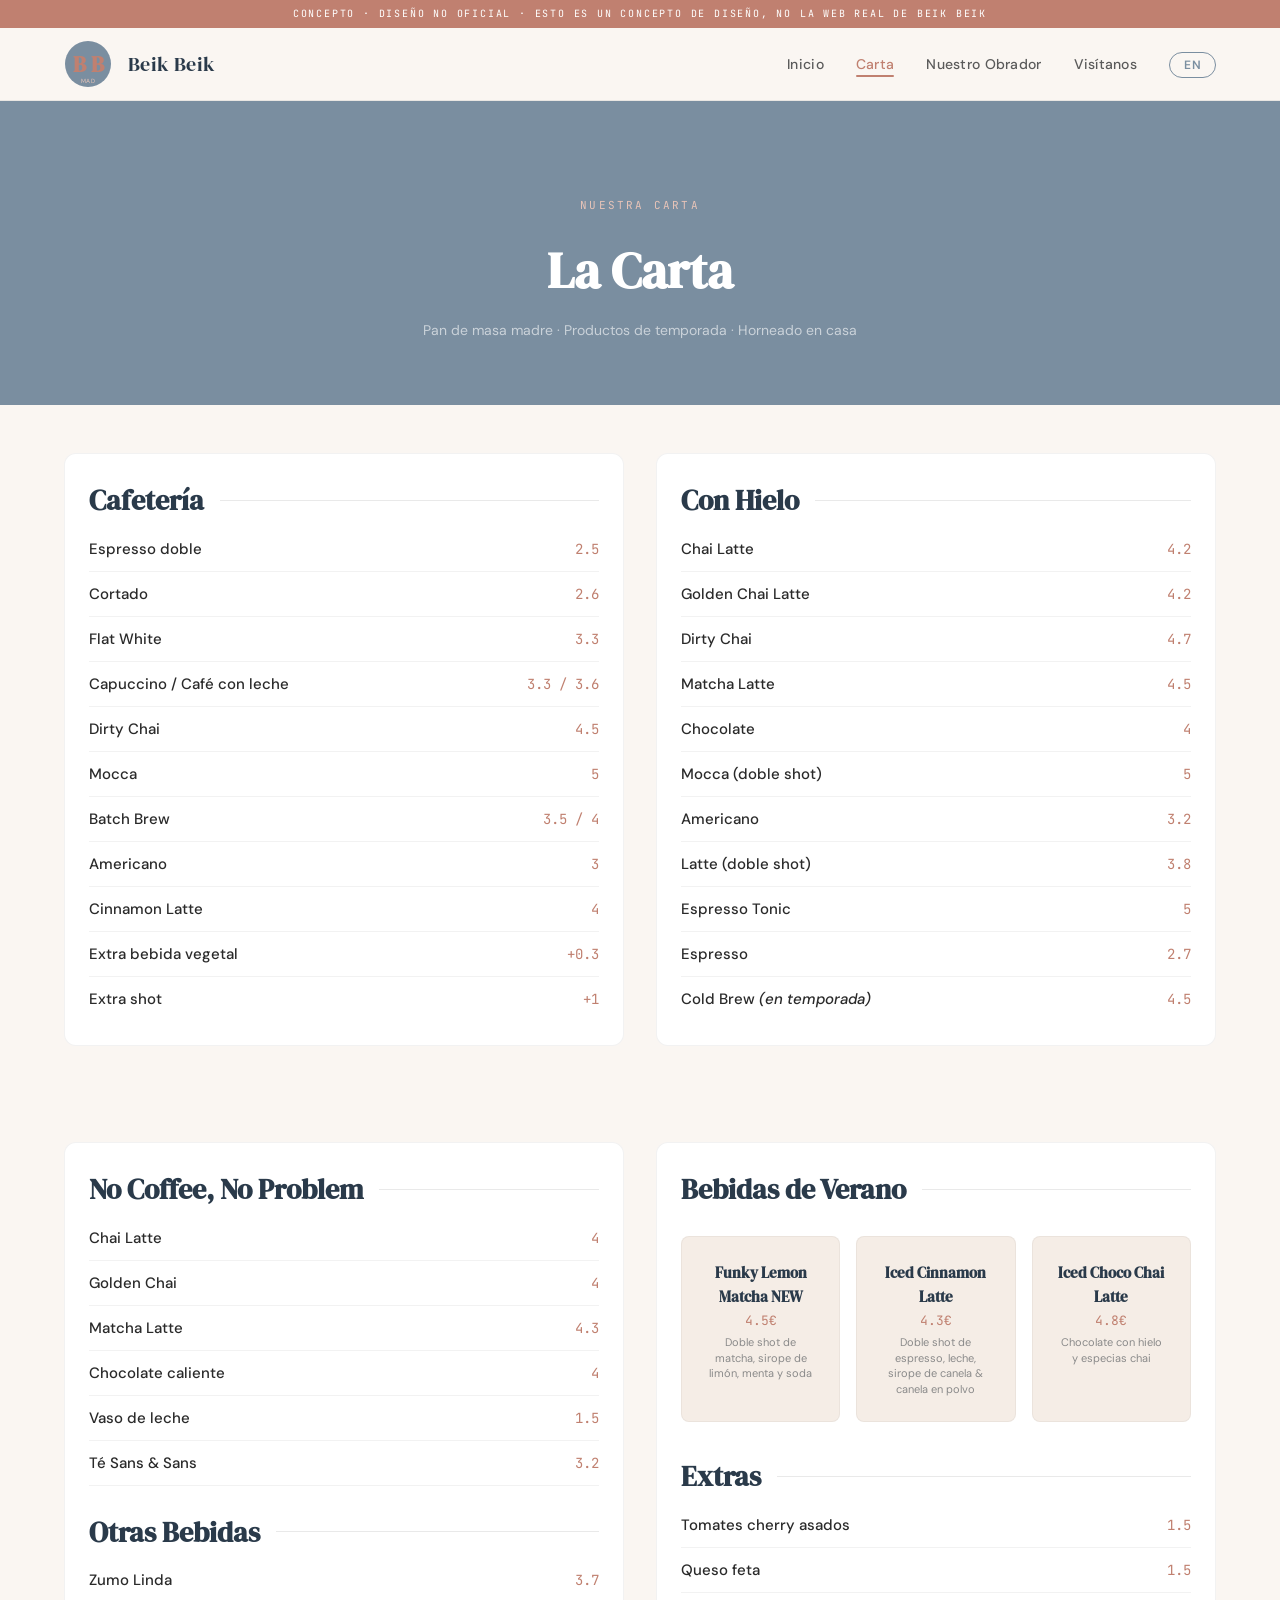
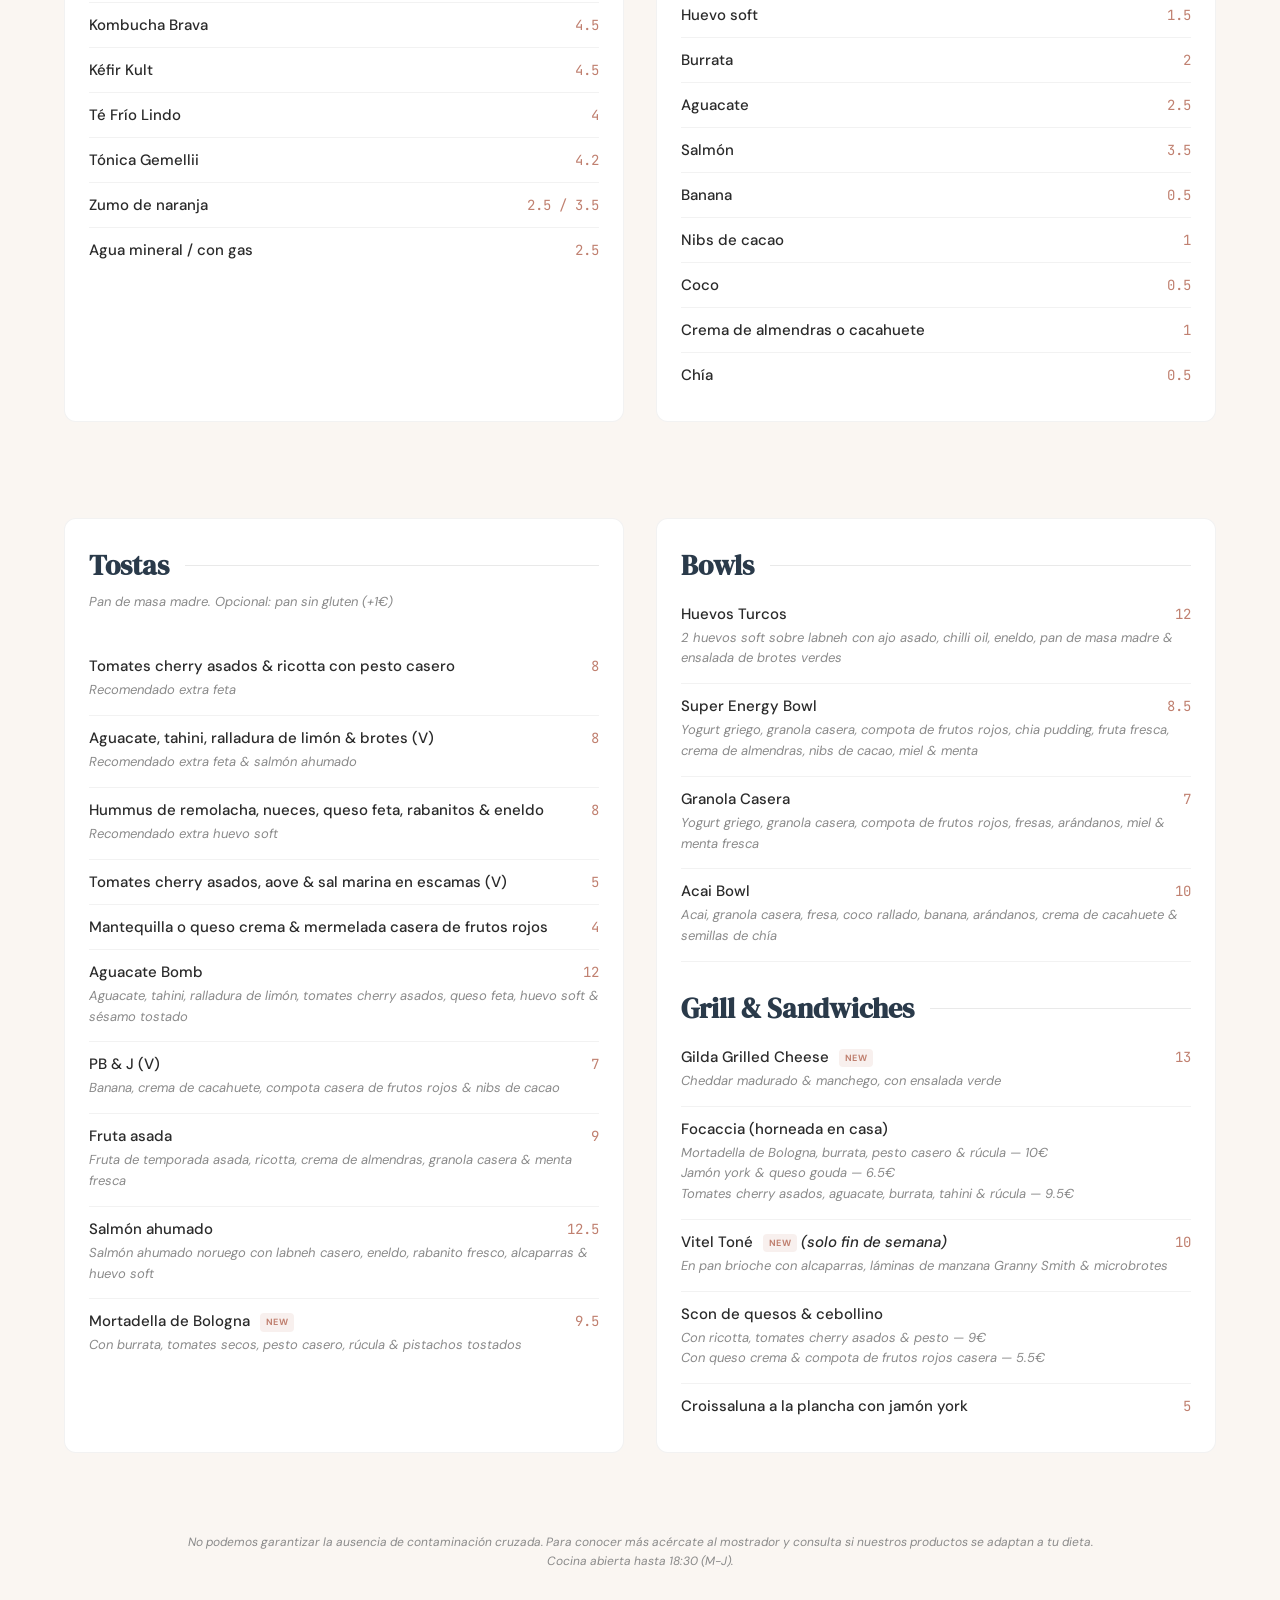
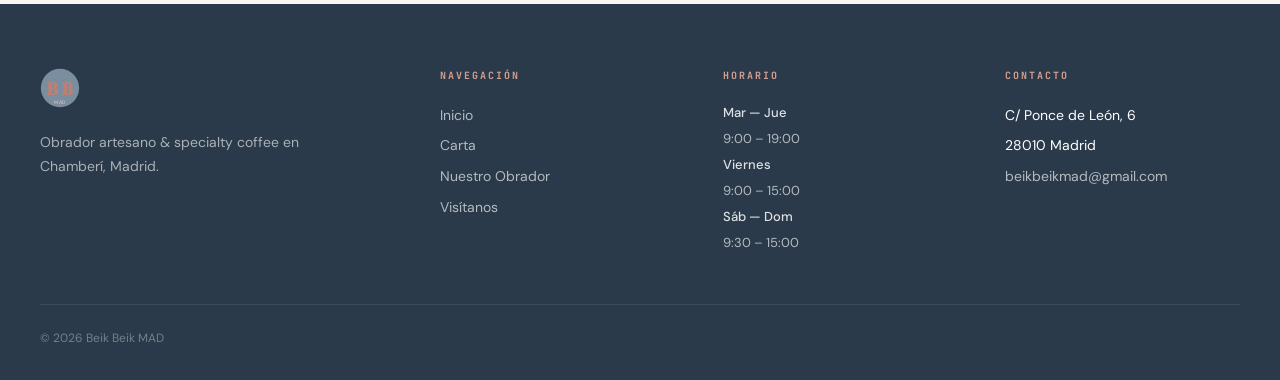
==== commit d2c41205: "fix: update copyright year 2025 -> 2026" ====
--- a/carta.html
+++ b/carta.html
@@ -321,7 +321,7 @@
       </div>
     </div>
     <div class="footer-bottom">
-      <span>&copy; 2025 Beik Beik MAD</span>
+      <span>&copy; 2026 Beik Beik MAD</span>
     </div>
   </footer>
 
--- a/css/style.css
+++ b/css/style.css
@@ -50,7 +50,6 @@
 
 html {
   scroll-behavior: smooth;
-  overflow-x: hidden;
 }
 
 body {
